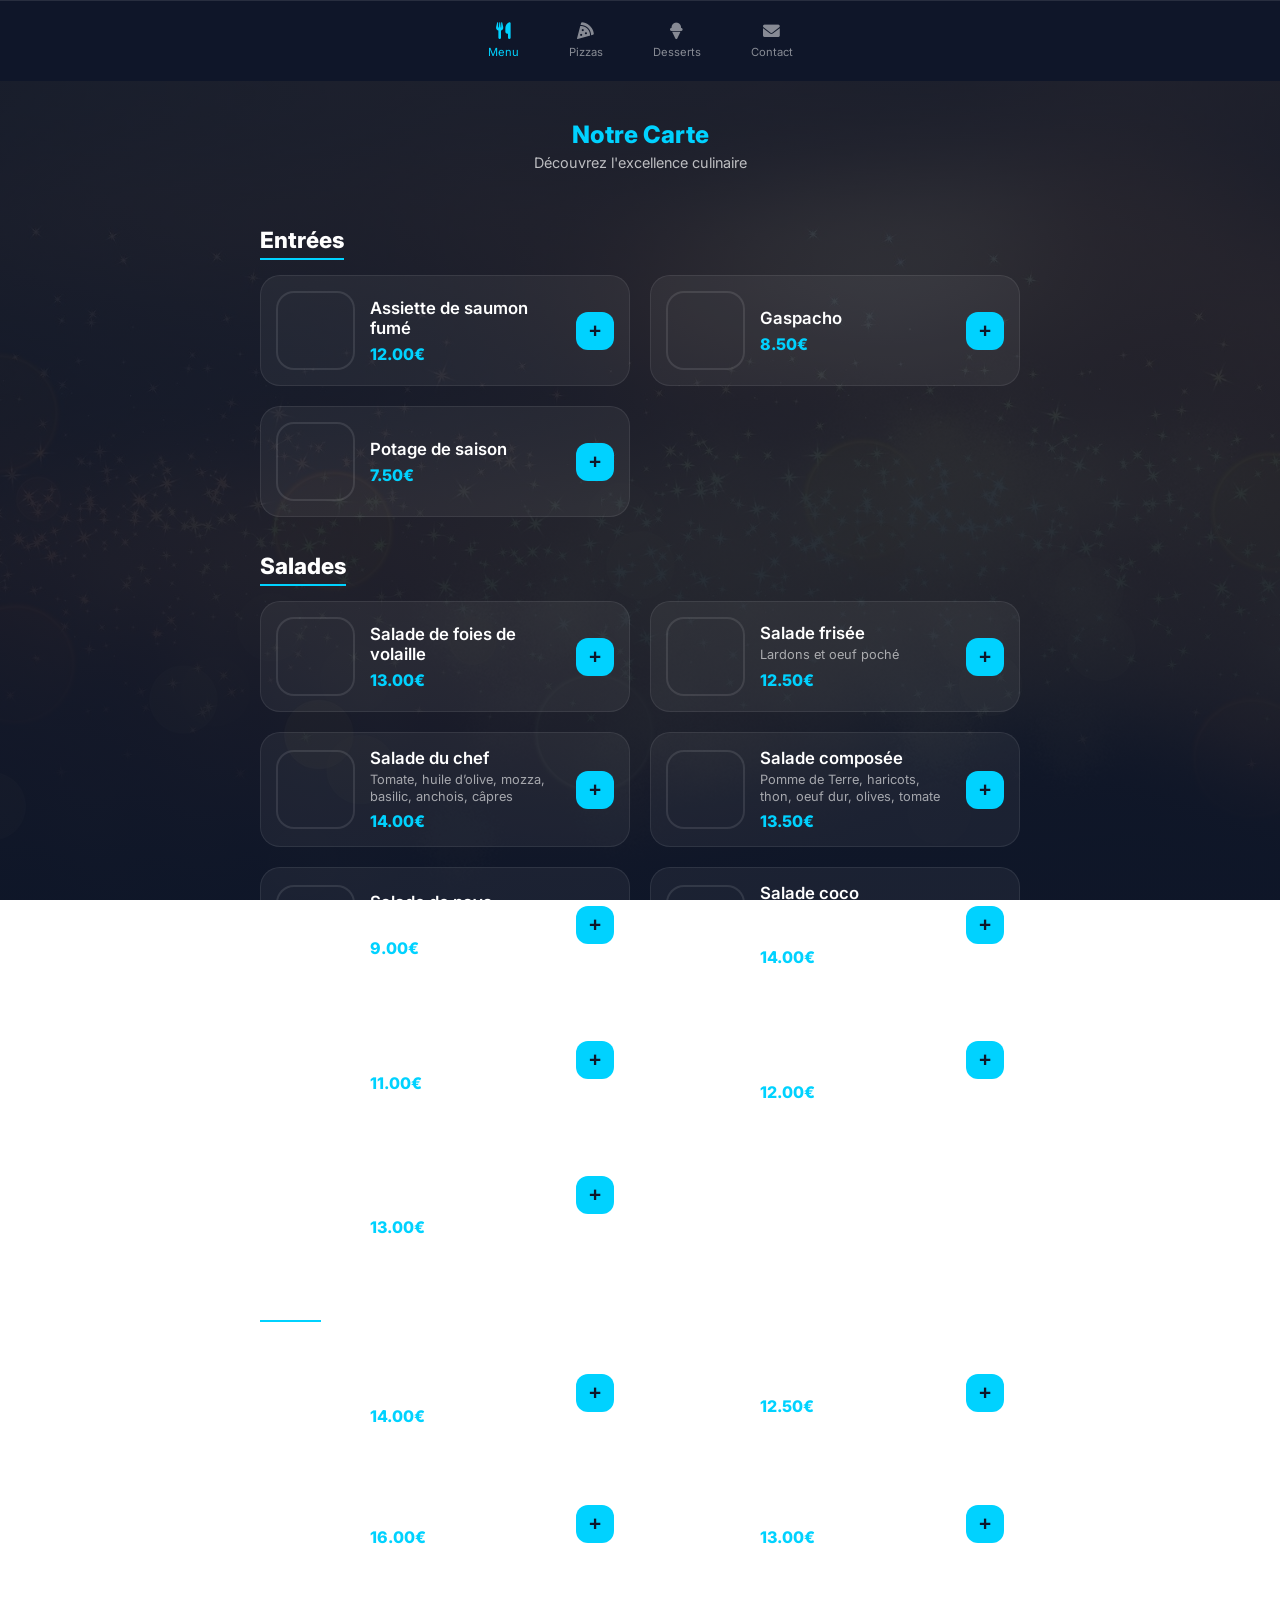
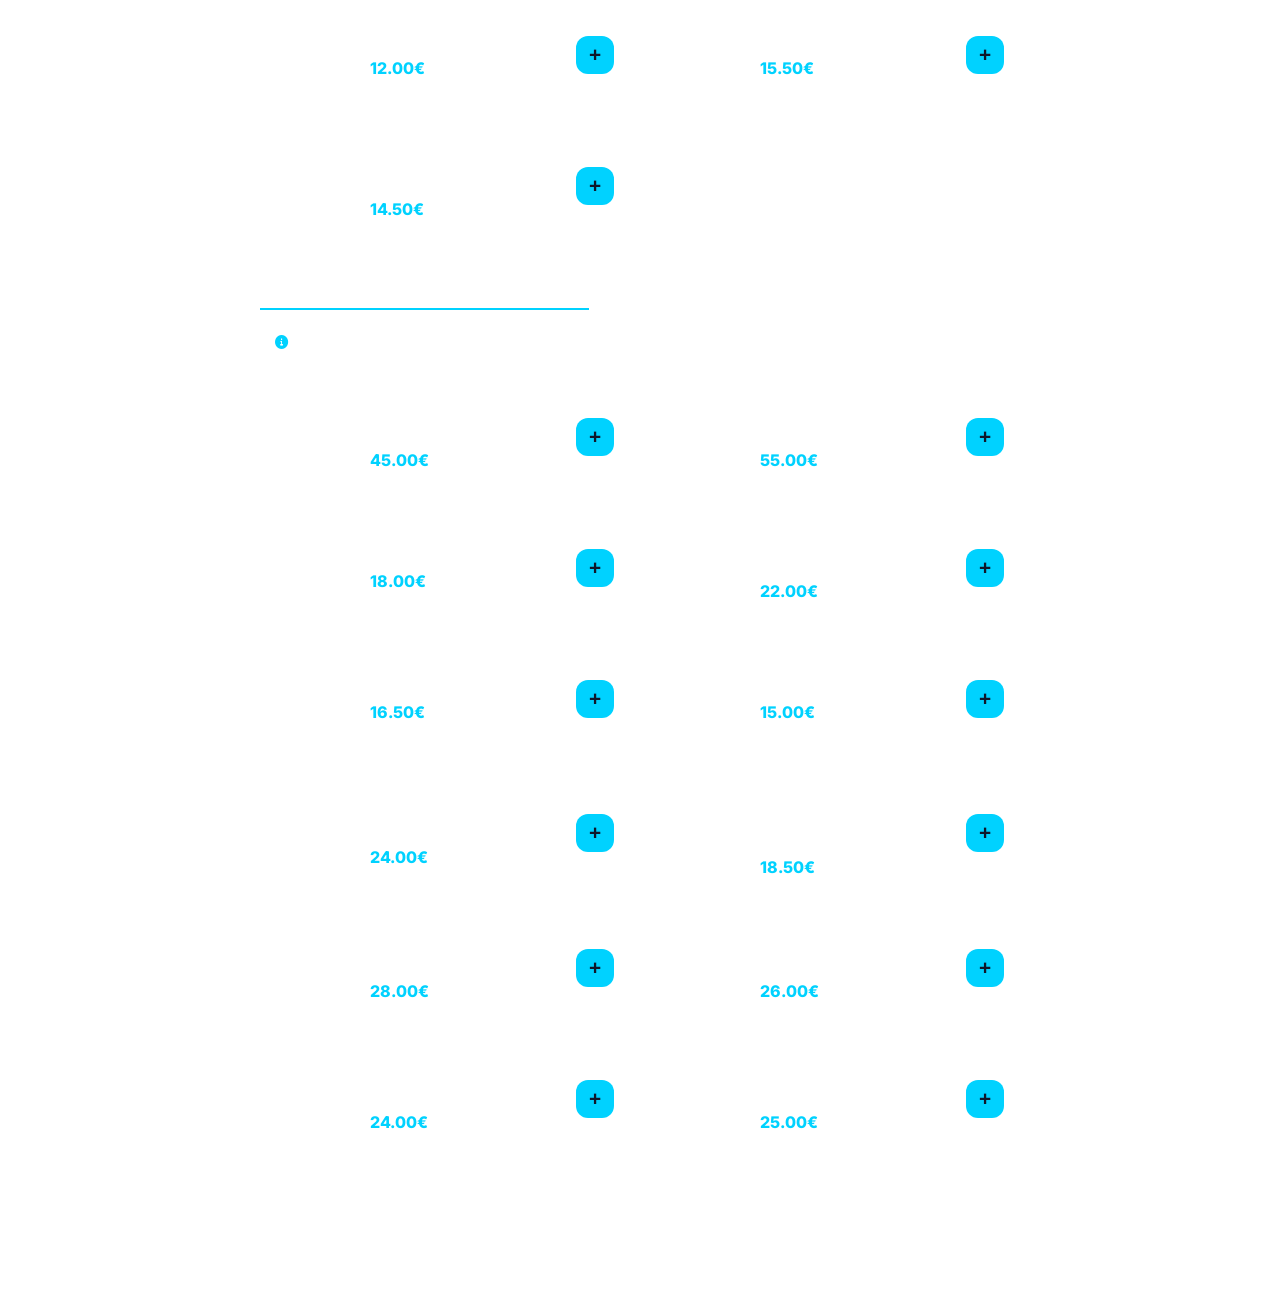
==== index.html @ c3d6cd04 "ok" ====
<!DOCTYPE html>
<html lang="fr">
<head>
    <meta charset="UTF-8">
    <meta name="viewport" content="width=device-width, initial-scale=1.0, maximum-scale=1.0, user-scalable=no, viewport-fit=cover">
    <meta name="theme-color" content="#0f172a">
    <title>L'Excellence - Pizzas Feu de Bois</title>
    <link href="https://fonts.googleapis.com/css2?family=Inter:wght@400;600;800&display=swap" rel="stylesheet">
    <link rel="stylesheet" href="https://cdnjs.cloudflare.com/ajax/libs/font-awesome/6.0.0/css/all.min.css">
    <link rel="stylesheet" href="style.css">
</head>
<body>

<header class="app-header">
    <div class="logo">L'EXCELLENCE</div>
    <i class="fas fa-user-circle"></i>
</header>

<main id="view-menu" class="app-view active">
    <section class="hero-card">
        <h1>Notre Carte</h1>
        <p>Découvrez l'excellence culinaire</p>
    </section>

    <h2 class="category-title">Entrées</h2>
    <div class="menu-grid">
        <div class="menu-item">
            <div class="item-img" style="background-image: url('https://placehold.co/80x80/fb923c/FFF?text=Saumon');"></div>
            <div class="item-info">
                <h3>Assiette de saumon fumé</h3>
                <span class="price">12.00€</span>
            </div>
            <button class="add-btn" aria-label="Ajouter">+</button>
        </div>
        <div class="menu-item">
            <div class="item-img" style="background-image: url('https://placehold.co/80x80/ef4444/FFF?text=Gaspacho');"></div>
            <div class="item-info">
                <h3>Gaspacho</h3>
                <span class="price">8.50€</span>
            </div>
            <button class="add-btn" aria-label="Ajouter">+</button>
        </div>
        <div class="menu-item">
            <div class="item-img" style="background-image: url('https://placehold.co/80x80/16a34a/FFF?text=Potage');"></div>
            <div class="item-info">
                <h3>Potage de saison</h3>
                <span class="price">7.50€</span>
            </div>
            <button class="add-btn" aria-label="Ajouter">+</button>
        </div>
    </div>

    <h2 class="category-title">Salades</h2>
    <div class="menu-grid">
        <div class="menu-item">
            <div class="item-img" style="background-image: url('https://placehold.co/80x80/4ade80/FFF?text=Foies');"></div>
            <div class="item-info">
                <h3>Salade de foies de volaille</h3>
                <span class="price">13.00€</span>
            </div>
            <button class="add-btn" aria-label="Ajouter">+</button>
        </div>
        <div class="menu-item">
            <div class="item-img" style="background-image: url('https://placehold.co/80x80/4ade80/FFF?text=Lardons');"></div>
            <div class="item-info">
                <h3>Salade frisée</h3>
                <p class="ingredients">Lardons et oeuf poché</p>
                <span class="price">12.50€</span>
            </div>
            <button class="add-btn" aria-label="Ajouter">+</button>
        </div>
        <div class="menu-item">
            <div class="item-img" style="background-image: url('https://placehold.co/80x80/4ade80/FFF?text=Chef');"></div>
            <div class="item-info">
                <h3>Salade du chef</h3>
                <p class="ingredients">Tomate, huile d’olive, mozza, basilic, anchois, câpres</p>
                <span class="price">14.00€</span>
            </div>
            <button class="add-btn" aria-label="Ajouter">+</button>
        </div>
        <div class="menu-item">
            <div class="item-img" style="background-image: url('https://placehold.co/80x80/4ade80/FFF?text=Compo');"></div>
            <div class="item-info">
                <h3>Salade composée</h3>
                <p class="ingredients">Pomme de Terre, haricots, thon, oeuf dur, olives, tomate</p>
                <span class="price">13.50€</span>
            </div>
            <button class="add-btn" aria-label="Ajouter">+</button>
        </div>
        <div class="menu-item">
            <div class="item-img" style="background-image: url('https://placehold.co/80x80/4ade80/FFF?text=Pays');"></div>
            <div class="item-info">
                <h3>Salade de pays</h3>
                <p class="ingredients">Coeur de laitue</p>
                <span class="price">9.00€</span>
            </div>
            <button class="add-btn" aria-label="Ajouter">+</button>
        </div>
        <div class="menu-item">
            <div class="item-img" style="background-image: url('https://placehold.co/80x80/4ade80/FFF?text=Coco');"></div>
            <div class="item-info">
                <h3>Salade coco</h3>
                <p class="ingredients">Frisée, fromage de chèvre chaud, croûtons</p>
                <span class="price">14.00€</span>
            </div>
            <button class="add-btn" aria-label="Ajouter">+</button>
        </div>
        <div class="menu-item">
            <div class="item-img" style="background-image: url('https://placehold.co/80x80/ea580c/FFF?text=Poivrons');"></div>
            <div class="item-info">
                <h3>Poivrons grillés au feu de bois</h3>
                <span class="price">11.00€</span>
            </div>
            <button class="add-btn" aria-label="Ajouter">+</button>
        </div>
        <div class="menu-item">
            <div class="item-img" style="background-image: url('https://placehold.co/80x80/4ade80/FFF?text=Anchoi');"></div>
            <div class="item-info">
                <h3>Anchoïade</h3>
                <p class="ingredients">Pain avec crème d’anchois maison, salade frisée, tomate</p>
                <span class="price">12.00€</span>
            </div>
            <button class="add-btn" aria-label="Ajouter">+</button>
        </div>
        <div class="menu-item">
            <div class="item-img" style="background-image: url('https://placehold.co/80x80/4ade80/FFF?text=Bonail');"></div>
            <div class="item-info">
                <h3>Salade Bonail</h3>
                <p class="ingredients">Salade frisée, aïl, huile d’olive, croûtons, anchois</p>
                <span class="price">13.00€</span>
            </div>
            <button class="add-btn" aria-label="Ajouter">+</button>
        </div>
    </div>

    <h2 class="category-title">Pâtes</h2>
    <div class="menu-grid">
        <div class="menu-item">
            <div class="item-img" style="background-image: url('https://placehold.co/80x80/fcd34d/FFF?text=Lasagnes');"></div>
            <div class="item-info">
                <h3>Lasagnes à la crème</h3>
                <p class="ingredients">Jambon, champignons</p>
                <span class="price">14.00€</span>
            </div>
            <button class="add-btn" aria-label="Ajouter">+</button>
        </div>
        <div class="menu-item">
            <div class="item-img" style="background-image: url('https://placehold.co/80x80/b91c1c/FFF?text=Bolo');"></div>
            <div class="item-info">
                <h3>Spaguetti bolognaise</h3>
                <span class="price">12.50€</span>
            </div>
            <button class="add-btn" aria-label="Ajouter">+</button>
        </div>
        <div class="menu-item">
            <div class="item-img" style="background-image: url('https://placehold.co/80x80/3b82f6/FFF?text=Mer');"></div>
            <div class="item-info">
                <h3>Spaguetti fruits de mer</h3>
                <span class="price">16.00€</span>
            </div>
            <button class="add-btn" aria-label="Ajouter">+</button>
        </div>
        <div class="menu-item">
            <div class="item-img" style="background-image: url('https://placehold.co/80x80/fef08a/333?text=Carbo');"></div>
            <div class="item-info">
                <h3>Pâtes carbonara</h3>
                <span class="price">13.00€</span>
            </div>
            <button class="add-btn" aria-label="Ajouter">+</button>
        </div>
        <div class="menu-item">
            <div class="item-img" style="background-image: url('https://placehold.co/80x80/22c55e/FFF?text=Basilic');"></div>
            <div class="item-info">
                <h3>Tagliatelles au basilic</h3>
                <span class="price">12.00€</span>
            </div>
            <button class="add-btn" aria-label="Ajouter">+</button>
        </div>
        <div class="menu-item">
            <div class="item-img" style="background-image: url('https://placehold.co/80x80/fb923c/FFF?text=Saumon');"></div>
            <div class="item-info">
                <h3>Tagliatelles au saumon</h3>
                <span class="price">15.50€</span>
            </div>
            <button class="add-btn" aria-label="Ajouter">+</button>
        </div>
        <div class="menu-item">
            <div class="item-img" style="background-image: url('https://placehold.co/80x80/eab308/FFF?text=Raviolis');"></div>
            <div class="item-info">
                <h3>Raviolis à l'italienne</h3>
                <p class="ingredients">Boeuf, mozzarella</p>
                <span class="price">14.50€</span>
            </div>
            <button class="add-btn" aria-label="Ajouter">+</button>
        </div>
    </div>



    

  <h2 class="category-title">Viandes grillées au feu de bois</h2>
    <div class="section-note">
        <i class="fas fa-info-circle"></i> Toutes nos viandes sont garnies de pommes de terre des sables ou de frites maison.
    </div>
    
    <div class="menu-grid">
        <div class="menu-item">
            <div class="item-img" style="background-image: url('https://placehold.co/80x80/7f1d1d/FFF?text=Agneau');"></div>
            <div class="item-info">
                <h3>Épaule d’agneau</h3>
                <p class="ingredients">Pour 2 personnes</p>
                <span class="price">45.00€</span>
            </div>
            <button class="add-btn" aria-label="Ajouter">+</button>
        </div>
        
        <div class="menu-item">
            <div class="item-img" style="background-image: url('https://placehold.co/80x80/7f1d1d/FFF?text=Boeuf');"></div>
            <div class="item-info">
                <h3>Côte de boeuf</h3>
                <p class="ingredients">Pour 2 personnes</p>
                <span class="price">55.00€</span>
            </div>
            <button class="add-btn" aria-label="Ajouter">+</button>
        </div>
        
        <div class="menu-item">
            <div class="item-img" style="background-image: url('https://placehold.co/80x80/7f1d1d/FFF?text=Cote');"></div>
            <div class="item-info">
                <h3>Côtelettes d’agneau</h3>
                <span class="price">18.00€</span>
            </div>
            <button class="add-btn" aria-label="Ajouter">+</button>
        </div>
        
        <div class="menu-item">
            <div class="item-img" style="background-image: url('https://placehold.co/80x80/7f1d1d/FFF?text=Entrec');"></div>
            <div class="item-info">
                <h3>Entrecôte grillée</h3>
                <p class="ingredients">220gr</p>
                <span class="price">22.00€</span>
            </div>
            <button class="add-btn" aria-label="Ajouter">+</button>
        </div>
        
        <div class="menu-item">
            <div class="item-img" style="background-image: url('https://placehold.co/80x80/7f1d1d/FFF?text=Lapin');"></div>
            <div class="item-info">
                <h3>Lapin en brochette</h3>
                <span class="price">16.50€</span>
            </div>
            <button class="add-btn" aria-label="Ajouter">+</button>
        </div>
        
        <div class="menu-item">
            <div class="item-img" style="background-image: url('https://placehold.co/80x80/7f1d1d/FFF?text=Andou');"></div>
            <div class="item-info">
                <h3>Andouillette</h3>
                <span class="price">15.00€</span>
            </div>
            <button class="add-btn" aria-label="Ajouter">+</button>
        </div>
        
        <div class="menu-item">
            <div class="item-img" style="background-image: url('https://placehold.co/80x80/7f1d1d/FFF?text=Parilla');"></div>
            <div class="item-info">
                <h3>Parilla</h3>
                <p class="ingredients">Côtelettes, lapin, saucisse</p>
                <span class="price">24.00€</span>
            </div>
            <button class="add-btn" aria-label="Ajouter">+</button>
        </div>
        
        <div class="menu-item">
            <div class="item-img" style="background-image: url('https://placehold.co/80x80/7f1d1d/FFF?text=Veau');"></div>
            <div class="item-info">
                <h3>Escalope de veau milanaise</h3>
                <p class="ingredients">Spaghetti, beurre, citron</p>
                <span class="price">18.50€</span>
            </div>
            <button class="add-btn" aria-label="Ajouter">+</button>
        </div>
        
        <div class="menu-item">
            <div class="item-img" style="background-image: url('https://placehold.co/80x80/1a2e05/FFF?text=Toro');"></div>
            <div class="item-info">
                <h3>Côte de taureau</h3>
                <p class="ingredients">350gr</p>
                <span class="price">28.00€</span>
            </div>
            <button class="add-btn" aria-label="Ajouter">+</button>
        </div>
        
        <div class="menu-item">
            <div class="item-img" style="background-image: url('https://placehold.co/80x80/1a2e05/FFF?text=Filet');"></div>
            <div class="item-info">
                <h3>Filet de toro</h3>
                <p class="ingredients">250gr</p>
                <span class="price">26.00€</span>
            </div>
            <button class="add-btn" aria-label="Ajouter">+</button>
        </div>
        
        <div class="menu-item">
            <div class="item-img" style="background-image: url('https://placehold.co/80x80/1a2e05/FFF?text=Pave');"></div>
            <div class="item-info">
                <h3>Pavé de toro</h3>
                <p class="ingredients">200gr</p>
                <span class="price">24.00€</span>
            </div>
            <button class="add-btn" aria-label="Ajouter">+</button>
        </div>
        
        <div class="menu-item">
            <div class="item-img" style="background-image: url('https://placehold.co/80x80/1a2e05/FFF?text=Entrec');"></div>
            <div class="item-info">
                <h3>Entrecôte de toro</h3>
                <p class="ingredients">220gr</p>
                <span class="price">25.00€</span>
            </div>
            <button class="add-btn" aria-label="Ajouter">+</button>
        </div>
    </div>
    
    <div class="section-note" style="margin-top: 15px; text-align: center;">
        <em>Sauce Roquefort en supplément : +2.50€</em>
    </div>

</main>




<main id="view-pizzas" class="app-view">
    <section class="hero-card">
        <h1>Nos Pizzas Artisanales</h1>
        <p>Pâte pétrie au pétrin & maturation lente</p>
    </section>

    <div class="wood-fired-badge">
        <i class="fas fa-fire"></i> Cuites au feu de bois
    </div>

    <div class="menu-grid">
        <div class="menu-item">
            <div class="item-img" style="background-image: url('https://placehold.co/80x80/b91c1c/FFF?text=Marguarita');"></div>
            <div class="item-info">
                <h3>Marguarita</h3>
                <p class="ingredients">Sauce tomate, mozzarella italienne</p>
                <span class="price">12.00€</span>
            </div>
            <button class="add-btn" aria-label="Ajouter">+</button>
        </div>

        <div class="menu-item">
            <div class="item-img" style="background-image: url('https://placehold.co/80x80/2a3b5c/FFF?text=Napo');"></div>
            <div class="item-info">
                <h3>Napolitaine</h3>
                <p class="ingredients">Sauce tomate, fromage, anchois</p>
                <span class="price">13.50€</span>
            </div>
            <button class="add-btn" aria-label="Ajouter">+</button>
        </div>

        <div class="menu-item">
            <div class="item-img" style="background-image: url('https://placehold.co/80x80/ca8a04/FFF?text=Fromage');"></div>
            <div class="item-info">
                <h3>Fromage</h3>
                <p class="ingredients">Sauce tomate, mélange de fromages fondants</p>
                <span class="price">11.00€</span>
            </div>
            <button class="add-btn" aria-label="Ajouter">+</button>
        </div>

        <div class="menu-item">
            <div class="item-img" style="background-image: url('https://placehold.co/80x80/78350f/FFF?text=Champi');"></div>
            <div class="item-info">
                <h3>Champignon-fromage</h3>
                <p class="ingredients">Sauce tomate, champignons frais, fromage</p>
                <span class="price">13.00€</span>
            </div>
            <button class="add-btn" aria-label="Ajouter">+</button>
        </div>

        <div class="menu-item">
            <div class="item-img" style="background-image: url('https://placehold.co/80x80/db2777/FFF?text=Jambon');"></div>
            <div class="item-info">
                <h3>Jambon-fromage</h3>
                <p class="ingredients">Sauce tomate, jambon blanc blanc, fromage</p>
                <span class="price">13.00€</span>
            </div>
            <button class="add-btn" aria-label="Ajouter">+</button>
        </div>

        <div class="menu-item">
            <div class="item-img" style="background-image: url('https://placehold.co/80x80/ea580c/FFF?text=Reine');"></div>
            <div class="item-info">
                <h3>Reine</h3>
                <p class="ingredients">Sauce tomate, jambon, poivrons, fromage</p>
                <span class="price">14.50€</span>
            </div>
            <button class="add-btn" aria-label="Ajouter">+</button>
        </div>

        <div class="menu-item">
            <div class="item-img" style="background-image: url('https://placehold.co/80x80/15803d/FFF?text=Sicile');"></div>
            <div class="item-info">
                <h3>Sicilienne</h3>
                <p class="ingredients">Sauce tomate, fromage, anchois, câpres, poivrons</p>
                <span class="price">15.00€</span>
            </div>
            <button class="add-btn" aria-label="Ajouter">+</button>
        </div>

        <div class="menu-item">
            <div class="item-img" style="background-image: url('https://placehold.co/80x80/0891b2/FFF?text=4S');"></div>
            <div class="item-info">
                <h3>4 saisons</h3>
                <p class="ingredients">Sauce tomate, fromage, poivrons, artichaut, champignons</p>
                <span class="price">15.50€</span>
            </div>
            <button class="add-btn" aria-label="Ajouter">+</button>
        </div>

        <div class="menu-item">
            <div class="item-img" style="background-image: url('https://placehold.co/80x80/2563eb/FFF?text=FDM');"></div>
            <div class="item-info">
                <h3>Fruits de mer</h3>
                <p class="ingredients">Tomates, fruits de mer assortis, fromage</p>
                <span class="price">17.00€</span>
            </div>
            <button class="add-btn" aria-label="Ajouter">+</button>
        </div>

        <div class="menu-item">
            <div class="item-img" style="background-image: url('https://placehold.co/80x80/a21caf/FFF?text=Riviera');"></div>
            <div class="item-info">
                <h3>Riviera</h3>
                <p class="ingredients">Sauce tomate, fromage, jambon, oeuf, champignons</p>
                <span class="price">16.00€</span>
            </div>
            <button class="add-btn" aria-label="Ajouter">+</button>
        </div>

        <div class="menu-item">
            <div class="item-img" style="background-image: url('https://placehold.co/80x80/b91c1c/FFF?text=Romaine');"></div>
            <div class="item-info">
                <h3>Romaine</h3>
                <p class="ingredients">Sauce tomate, fromage, chorizo, poivron, câpre, oignons</p>
                <span class="price">16.00€</span>
            </div>
            <button class="add-btn" aria-label="Ajouter">+</button>
        </div>

        <div class="menu-item">
            <div class="item-img" style="background-image: url('https://placehold.co/80x80/ca8a04/FFF?text=4F');"></div>
            <div class="item-info">
                <h3>4 fromages</h3>
                <p class="ingredients">Emmental, roquefort, mozzarella, chèvre</p>
                <span class="price">16.00€</span>
            </div>
            <button class="add-btn" aria-label="Ajouter">+</button>
        </div>

        <div class="menu-item">
            <div class="item-img" style="background-image: url('https://placehold.co/80x80/db2777/FFF?text=Regina');"></div>
            <div class="item-info">
                <h3>Régina</h3>
                <p class="ingredients">Sauce tomate, jambon, champignons, fromage</p>
                <span class="price">14.50€</span>
            </div>
            <button class="add-btn" aria-label="Ajouter">+</button>
        </div>

        <div class="menu-item">
            <div class="item-img" style="background-image: url('https://placehold.co/80x80/e5e7eb/333?text=Norvege');"></div>
            <div class="item-info">
                <h3>Norvégienne</h3>
                <p class="ingredients">Sauce blanche, fromage, saumon fumé</p>
                <span class="price">17.00€</span>
            </div>
            <button class="add-btn" aria-label="Ajouter">+</button>
        </div>

        <div class="menu-item">
            <div class="item-img" style="background-image: url('https://placehold.co/80x80/16a34a/FFF?text=Verte');"></div>
            <div class="item-info">
                <h3>Verte</h3>
                <p class="ingredients">Sauce blanche, mozzarella, parmezan, roquette fraîche</p>
                <span class="price">15.50€</span>
            </div>
            <button class="add-btn" aria-label="Ajouter">+</button>
        </div>

        <div class="menu-item">
            <div class="item-img" style="background-image: url('https://placehold.co/80x80/0f172a/FFF?text=Nimoise');"></div>
            <div class="item-info">
                <h3>Nîmoise</h3>
                <p class="ingredients">Sauce tomate, brandade maison, olives noires</p>
                <span class="price">16.50€</span>
            </div>
            <button class="add-btn" aria-label="Ajouter">+</button>
        </div>

    </div>
</main>



<main id="view-desserts" class="app-view">
    <section class="hero-card">
        <h1>Fromages et Desserts</h1>
        <p>La touche de douceur finale</p>
    </section>

    <div class="menu-grid">
        <div class="menu-item">
            <div class="item-img" style="background-image: url('https://placehold.co/80x80/fef08a/333?text=Chevre');"></div>
            <div class="item-info">
                <h3>Fromage de chèvre</h3>
                <span class="price">6.50€</span>
            </div>
            <button class="add-btn" aria-label="Ajouter">+</button>
        </div>
        
        <div class="menu-item">
            <div class="item-img" style="background-image: url('https://placehold.co/80x80/fbcfe8/333?text=Glaces');"></div>
            <div class="item-info">
                <h3>Sorbet et glaces artisanales</h3>
                <span class="price">7.00€</span>
            </div>
            <button class="add-btn" aria-label="Ajouter">+</button>
        </div>
        
        <div class="menu-item">
            <div class="item-img" style="background-image: url('https://placehold.co/80x80/fde047/333?text=Poire');"></div>
            <div class="item-info">
                <h3>Poire belle-hélène</h3>
                <span class="price">8.00€</span>
            </div>
            <button class="add-btn" aria-label="Ajouter">+</button>
        </div>
        
        <div class="menu-item">
            <div class="item-img" style="background-image: url('https://placehold.co/80x80/78350f/FFF?text=Liegeois');"></div>
            <div class="item-info">
                <h3>Café ou chocolat liégeois</h3>
                <span class="price">8.50€</span>
            </div>
            <button class="add-btn" aria-label="Ajouter">+</button>
        </div>
        
        <div class="menu-item">
            <div class="item-img" style="background-image: url('https://placehold.co/80x80/451a03/FFF?text=Profit');"></div>
            <div class="item-info">
                <h3>Profiteroles</h3>
                <span class="price">9.00€</span>
            </div>
            <button class="add-btn" aria-label="Ajouter">+</button>
        </div>
        
        <div class="menu-item">
            <div class="item-img" style="background-image: url('https://placehold.co/80x80/fed7aa/333?text=Melba');"></div>
            <div class="item-info">
                <h3>Pêche melba</h3>
                <span class="price">8.50€</span>
            </div>
            <button class="add-btn" aria-label="Ajouter">+</button>
        </div>
        
        <div class="menu-item">
            <div class="item-img" style="background-image: url('https://placehold.co/80x80/d97706/FFF?text=Tarte');"></div>
            <div class="item-info">
                <h3>Tarte maison</h3>
                <span class="price">7.50€</span>
            </div>
            <button class="add-btn" aria-label="Ajouter">+</button>
        </div>
        
        <div class="menu-item">
            <div class="item-img" style="background-image: url('https://placehold.co/80x80/3b0764/FFF?text=Fondant');"></div>
            <div class="item-info">
                <h3>Fondant au chocolat</h3>
                <span class="price">8.50€</span>
            </div>
            <button class="add-btn" aria-label="Ajouter">+</button>
        </div>
        
        <div class="menu-item">
            <div class="item-img" style="background-image: url('https://placehold.co/80x80/581c87/FFF?text=Mousse');"></div>
            <div class="item-info">
                <h3>Mousse chocolat</h3>
                <span class="price">7.00€</span>
            </div>
            <button class="add-btn" aria-label="Ajouter">+</button>
        </div>
    </div>
</main>




<main id="view-contact" class="app-view">
    <section class="hero-card">
        <h1>Contact</h1>
        <p>Une question ? Écrivez-nous</p>
    </section>
    <div class="form-container">
        <div class="input-group">
            <input type="text" placeholder="Votre nom">
        </div>
        <div class="input-group">
            <input type="email" placeholder="Votre email">
        </div>
        <button class="main-btn">Envoyer la demande</button>
    </div>
</main>

<nav class="bottom-nav">
    <a href="#" class="nav-item active" data-target="menu">
        <i class="fas fa-utensils"></i><span>Menu</span>
    </a>
    <a href="#" class="nav-item" data-target="pizzas">
        <i class="fas fa-pizza-slice"></i><span>Pizzas</span>
    </a>
    <a href="#" class="nav-item" data-target="desserts">
        <i class="fas fa-ice-cream"></i><span>Desserts</span>
    </a>
    <a href="#" class="nav-item" data-target="contact">
        <i class="fas fa-envelope"></i><span>Contact</span>
    </a>
</nav>

<script src="app.js"></script>
</body>
</html>
---- style.css ----
:root {
    --primary: #00d2ff;
    --bg: #0f172a;
    --card-bg: rgba(255, 255, 255, 0.05);
    /* Couleur pour le feu de bois */
    --fire: #ea580c; 
}

body {
    /* On ajoute assets/ devant le nom du fichier pour indiquer le dossier */
    background-image: linear-gradient(rgba(15, 23, 42, 0.8), rgba(15, 23, 42, 0.95)), url('assets/img/fondsite.jpg');
    background-size: cover;
    background-position: center;
    background-attachment: fixed;
    color: white;
    font-family: 'Inter', sans-serif;
    margin: 0;
    overflow-x: hidden;
    user-select: none; 
    -webkit-tap-highlight-color: transparent;
}

/* HEADER STYLE APP */
.app-header {
    display: flex;
    justify-content: space-between;
    align-items: center;
    padding: 20px 20px calc(20px + env(safe-area-inset-top)) 20px;
    background: rgba(15, 23, 42, 0.8);
    backdrop-filter: blur(10px);
    position: fixed;
    top: 0;
    width: 100%;
    box-sizing: border-box;
    z-index: 1000;
}

.logo {
    font-weight: 800;
    font-size: 1.2em;
    letter-spacing: 1px;
}

.fa-user-circle {
    font-size: 1.8em;
    color: var(--primary);
}

/* NAVIGATION BASSE */
.bottom-nav {
    position: fixed;
    bottom: 0;
    width: 100%;
    height: calc(70px + env(safe-area-inset-bottom));
    padding-bottom: env(safe-area-inset-bottom);
    background: rgba(15, 23, 42, 0.95);
    backdrop-filter: blur(10px);
    display: flex;
    justify-content: space-around;
    align-items: center;
    border-top: 1px solid rgba(255,255,255,0.1);
    z-index: 2000;
}

.nav-item {
    display: flex;
    flex-direction: column;
    align-items: center;
    color: rgba(255,255,255,0.5);
    text-decoration: none;
    font-size: 0.7em;
    gap: 5px;
    transition: color 0.3s;
}

.nav-item.active { 
    color: var(--primary); 
}

.nav-item i { 
    font-size: 1.5em; 
}

/* GESTION DES VUES */
.app-view {
    display: none;
    min-height: 100vh;
    padding: calc(90px + env(safe-area-inset-top)) 20px calc(90px + env(safe-area-inset-bottom)) 20px;
    box-sizing: border-box;
}

.app-view.active {
    display: block;
    animation: slideUp 0.4s cubic-bezier(0.16, 1, 0.3, 1);
}

@keyframes slideUp {
    from { opacity: 0; transform: translateY(30px); }
    to { opacity: 1; transform: translateY(0); }
}

/* COMPOSANTS */
.hero-card {
    text-align: center;
    margin-bottom: 20px;
}

.hero-card h1 {
    color: var(--primary);
    margin: 0 0 5px 0;
    font-weight: 800;
}

.hero-card p {
    margin: 0;
    opacity: 0.7;
    font-size: 0.9em;
}

/* Badge Feu de Bois */
.wood-fired-badge {
    display: flex;
    align-items: center;
    justify-content: center;
    gap: 8px;
    background: linear-gradient(135deg, #f97316 0%, var(--fire) 100%);
    color: #0f172a;
    font-weight: 800;
    padding: 10px;
    border-radius: 50px;
    max-width: 250px;
    margin: 0 auto 25px auto;
    font-size: 0.85em;
    text-transform: uppercase;
    letter-spacing: 1px;
    box-shadow: 0 4px 15px rgba(234, 88, 12, 0.3);
}

.wood-fired-badge i {
    font-size: 1.1em;
}

/* Grille de menu */
.menu-grid {
    display: flex;
    flex-direction: column;
    gap: 15px;
}

.menu-item {
    background: var(--card-bg);
    border-radius: 20px;
    padding: 15px;
    display: flex;
    align-items: center;
    gap: 15px;
    border: 1px solid rgba(255,255,255,0.08);
    transition: transform 0.2s, background 0.2s;
}

.menu-item:active {
    transform: scale(0.98);
    background: rgba(255,255,255,0.08);
}

.item-img {
    width: 75px;
    height: 75px;
    border-radius: 18px;
    background-size: cover;
    background-position: center;
    flex-shrink: 0;
    border: 2px solid rgba(255,255,255,0.1);
}

.item-info {
    flex-grow: 1;
    display: flex;
    flex-direction: column;
    gap: 4px;
}

.item-info h3 {
    margin: 0;
    font-size: 1.05em;
    font-weight: 600;
}

/* Style spécifique pour la représentation des ingrédients */
.item-info p.ingredients {
    margin: 0;
    font-size: 0.8em;
    color: rgba(255,255,255,0.6);
    line-height: 1.3;
    /* Limite à 2 lignes si la description est trop longue */
    display: -webkit-box;
    -webkit-line-clamp: 2;
    -webkit-box-orient: vertical;
    overflow: hidden;
}

.price {
    font-weight: 800;
    color: var(--primary);
    font-size: 1em;
    margin-top: 2px;
}

.add-btn {
    background: var(--primary);
    border: none;
    border-radius: 12px;
    width: 38px;
    height: 38px;
    font-weight: bold;
    color: #0f172a;
    font-size: 1.3em;
    cursor: pointer;
    flex-shrink: 0;
    transition: background 0.2s;
}

.add-btn:active {
    background: #5eead4;
}

/* Autres cartes et formulaires */
.info-card {
    background: var(--card-bg);
    padding: 20px;
    border-radius: 15px;
    text-align: center;
}

.input-group {
    background: rgba(255,255,255,0.05);
    padding: 15px;
    border-radius: 15px;
    margin-bottom: 15px;
    border: 1px solid rgba(255,255,255,0.1);
}

.input-group input {
    background: transparent;
    border: none;
    color: white;
    width: 100%;
    font-size: 1em;
    outline: none;
}

.main-btn {
    background: var(--primary);
    color: #0f172a;
    border: none;
    padding: 18px;
    width: 100%;
    border-radius: 15px;
    font-weight: bold;
    font-size: 1.1em;
    cursor: pointer;
}

/* RESPONSIVE DESIGN ORDINATEUR */
@media (min-width: 768px) {
    .bottom-nav {
        top: 0;
        bottom: auto;
        height: 80px;
        justify-content: center;
        gap: 50px;
        padding-bottom: 0;
    }
    
    .app-header {
        display: none;
    }

    .app-view {
        padding-top: 120px;
        max-width: 800px;
        margin: 0 auto;
    }
    
    .menu-grid {
        /* Grille à 2 colonnes sur PC */
        display: grid;
        grid-template-columns: 1fr 1fr;
        gap: 20px;
    }
}

/* TITRES DE CATÉGORIES (Menu) */
.category-title {
    color: white;
    font-size: 1.4em;
    font-weight: 800;
    margin: 35px 0 15px 0;
    padding-bottom: 5px;
    border-bottom: 2px solid var(--primary);
    display: inline-block;
}

/* NOTES DE SECTION (Garnitures, suppléments) */
.section-note {
    background: rgba(255, 255, 255, 0.08);
    color: rgba(255, 255, 255, 0.8);
    padding: 10px 15px;
    border-radius: 10px;
    font-size: 0.85em;
    margin-bottom: 20px;
    display: flex;
    align-items: center;
    gap: 8px;
}

.section-note i {
    color: var(--primary);
}
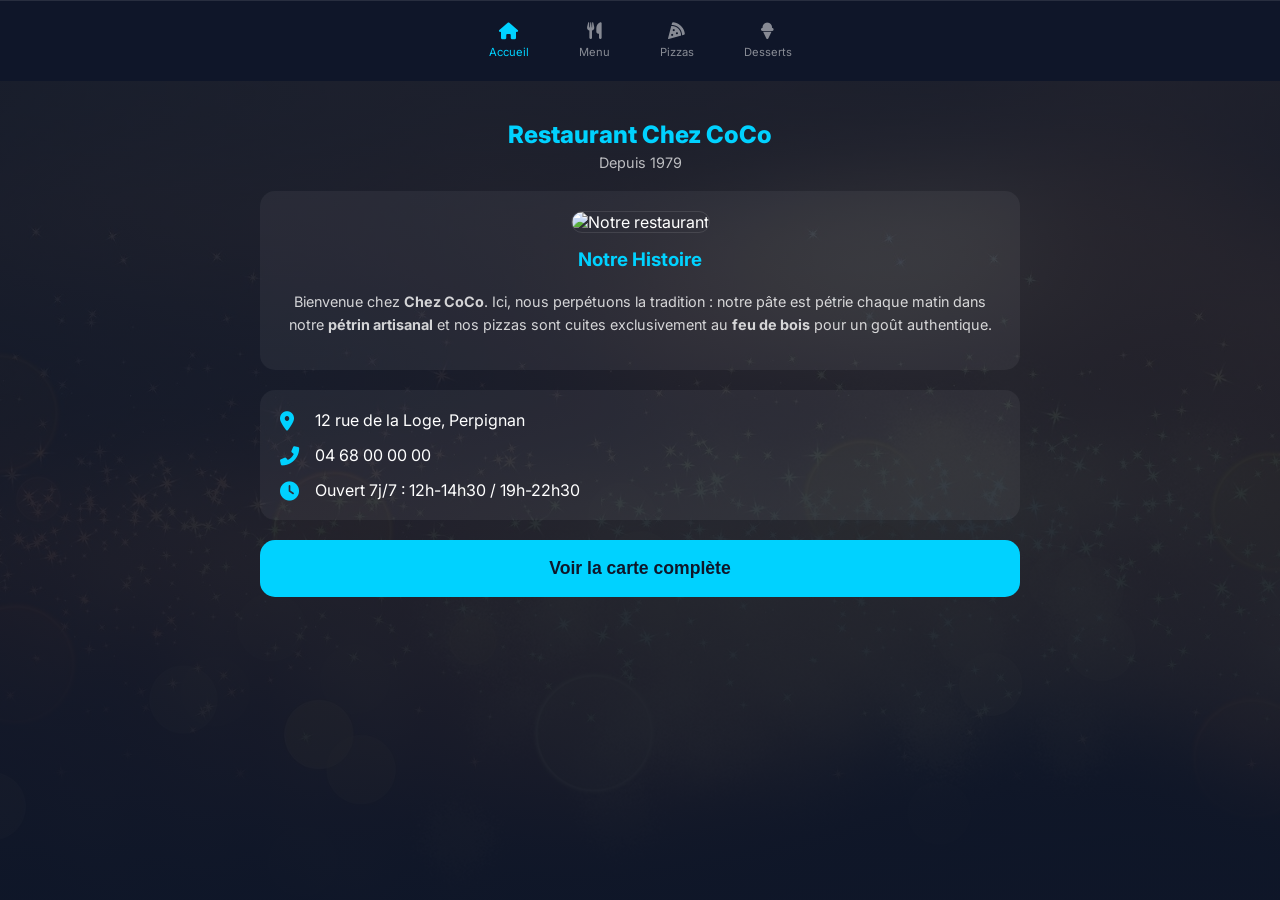
==== commit 2712b611: "ok" ====
--- a/index.html
+++ b/index.html
@@ -4,7 +4,7 @@
     <meta charset="UTF-8">
     <meta name="viewport" content="width=device-width, initial-scale=1.0, maximum-scale=1.0, user-scalable=no, viewport-fit=cover">
     <meta name="theme-color" content="#0f172a">
-    <title>L'Excellence - Pizzas Feu de Bois</title>
+    <title>Chez CoCo - App</title>
     <link href="https://fonts.googleapis.com/css2?family=Inter:wght@400;600;800&display=swap" rel="stylesheet">
     <link rel="stylesheet" href="https://cdnjs.cloudflare.com/ajax/libs/font-awesome/6.0.0/css/all.min.css">
     <link rel="stylesheet" href="style.css">
@@ -12,11 +12,43 @@
 <body>
 
 <header class="app-header">
-    <div class="logo">L'EXCELLENCE</div>
+    <div class="logo">Chez CoCo</div>
     <i class="fas fa-user-circle"></i>
 </header>
 
-<main id="view-menu" class="app-view active">
+<main id="view-accueil" class="app-view active">
+    <section class="hero-card">
+        <h1>Restaurant Chez CoCo</h1>
+        <p>Depuis 1979</p>
+    </section>
+
+    <div class="info-card" style="margin-bottom: 20px;">
+        <img src="assets/fondsite.jpg" style="width: 100%; border-radius: 15px; height: 150px; object-fit: cover; margin-bottom: 15px; border: 1px solid rgba(255,255,255,0.1);" alt="Notre restaurant">
+        <h3 style="color: var(--primary); margin-top: 0;">Notre Histoire</h3>
+        <p style="font-size: 0.9em; line-height: 1.6; color: rgba(255,255,255,0.8);">
+            Bienvenue chez <strong>Chez CoCo</strong>. Ici, nous perpétuons la tradition : notre pâte est pétrie chaque matin dans notre <strong>pétrin artisanal</strong> et nos pizzas sont cuites exclusivement au <strong>feu de bois</strong> pour un goût authentique.
+        </p>
+    </div>
+
+    <div class="info-card" style="text-align: left; display: flex; flex-direction: column; gap: 15px;">
+        <div style="display: flex; align-items: center; gap: 15px;">
+            <i class="fas fa-map-marker-alt" style="color: var(--primary); font-size: 1.2em; width: 20px;"></i>
+            <span>12 rue de la Loge, Perpignan</span>
+        </div>
+        <div style="display: flex; align-items: center; gap: 15px;">
+            <i class="fas fa-phone-alt" style="color: var(--primary); font-size: 1.2em; width: 20px;"></i>
+            <span>04 68 00 00 00</span>
+        </div>
+        <div style="display: flex; align-items: center; gap: 15px;">
+            <i class="fas fa-clock" style="color: var(--primary); font-size: 1.2em; width: 20px;"></i>
+            <span>Ouvert 7j/7 : 12h-14h30 / 19h-22h30</span>
+        </div>
+    </div>
+    
+    <button class="main-btn" onclick="document.querySelector('[data-target=\'menu\']').click()" style="margin-top: 20px;">
+        Voir la carte complète
+    </button>
+</main> <main id="view-menu" class="app-view">
     <section class="hero-card">
         <h1>Notre Carte</h1>
         <p>Découvrez l'excellence culinaire</p>
@@ -30,7 +62,7 @@
                 <h3>Assiette de saumon fumé</h3>
                 <span class="price">12.00€</span>
             </div>
-            <button class="add-btn" aria-label="Ajouter">+</button>
+            <button class="add-btn">+</button>
         </div>
         <div class="menu-item">
             <div class="item-img" style="background-image: url('https://placehold.co/80x80/ef4444/FFF?text=Gaspacho');"></div>
@@ -38,7 +70,7 @@
                 <h3>Gaspacho</h3>
                 <span class="price">8.50€</span>
             </div>
-            <button class="add-btn" aria-label="Ajouter">+</button>
+            <button class="add-btn">+</button>
         </div>
         <div class="menu-item">
             <div class="item-img" style="background-image: url('https://placehold.co/80x80/16a34a/FFF?text=Potage');"></div>
@@ -46,7 +78,7 @@
                 <h3>Potage de saison</h3>
                 <span class="price">7.50€</span>
             </div>
-            <button class="add-btn" aria-label="Ajouter">+</button>
+            <button class="add-btn">+</button>
         </div>
     </div>
 
@@ -58,7 +90,7 @@
                 <h3>Salade de foies de volaille</h3>
                 <span class="price">13.00€</span>
             </div>
-            <button class="add-btn" aria-label="Ajouter">+</button>
+            <button class="add-btn">+</button>
         </div>
         <div class="menu-item">
             <div class="item-img" style="background-image: url('https://placehold.co/80x80/4ade80/FFF?text=Lardons');"></div>
@@ -67,7 +99,7 @@
                 <p class="ingredients">Lardons et oeuf poché</p>
                 <span class="price">12.50€</span>
             </div>
-            <button class="add-btn" aria-label="Ajouter">+</button>
+            <button class="add-btn">+</button>
         </div>
         <div class="menu-item">
             <div class="item-img" style="background-image: url('https://placehold.co/80x80/4ade80/FFF?text=Chef');"></div>
@@ -76,7 +108,7 @@
                 <p class="ingredients">Tomate, huile d’olive, mozza, basilic, anchois, câpres</p>
                 <span class="price">14.00€</span>
             </div>
-            <button class="add-btn" aria-label="Ajouter">+</button>
+            <button class="add-btn">+</button>
         </div>
         <div class="menu-item">
             <div class="item-img" style="background-image: url('https://placehold.co/80x80/4ade80/FFF?text=Compo');"></div>
@@ -85,7 +117,7 @@
                 <p class="ingredients">Pomme de Terre, haricots, thon, oeuf dur, olives, tomate</p>
                 <span class="price">13.50€</span>
             </div>
-            <button class="add-btn" aria-label="Ajouter">+</button>
+            <button class="add-btn">+</button>
         </div>
         <div class="menu-item">
             <div class="item-img" style="background-image: url('https://placehold.co/80x80/4ade80/FFF?text=Pays');"></div>
@@ -94,7 +126,7 @@
                 <p class="ingredients">Coeur de laitue</p>
                 <span class="price">9.00€</span>
             </div>
-            <button class="add-btn" aria-label="Ajouter">+</button>
+            <button class="add-btn">+</button>
         </div>
         <div class="menu-item">
             <div class="item-img" style="background-image: url('https://placehold.co/80x80/4ade80/FFF?text=Coco');"></div>
@@ -103,7 +135,7 @@
                 <p class="ingredients">Frisée, fromage de chèvre chaud, croûtons</p>
                 <span class="price">14.00€</span>
             </div>
-            <button class="add-btn" aria-label="Ajouter">+</button>
+            <button class="add-btn">+</button>
         </div>
         <div class="menu-item">
             <div class="item-img" style="background-image: url('https://placehold.co/80x80/ea580c/FFF?text=Poivrons');"></div>
@@ -111,7 +143,7 @@
                 <h3>Poivrons grillés au feu de bois</h3>
                 <span class="price">11.00€</span>
             </div>
-            <button class="add-btn" aria-label="Ajouter">+</button>
+            <button class="add-btn">+</button>
         </div>
         <div class="menu-item">
             <div class="item-img" style="background-image: url('https://placehold.co/80x80/4ade80/FFF?text=Anchoi');"></div>
@@ -120,7 +152,7 @@
                 <p class="ingredients">Pain avec crème d’anchois maison, salade frisée, tomate</p>
                 <span class="price">12.00€</span>
             </div>
-            <button class="add-btn" aria-label="Ajouter">+</button>
+            <button class="add-btn">+</button>
         </div>
         <div class="menu-item">
             <div class="item-img" style="background-image: url('https://placehold.co/80x80/4ade80/FFF?text=Bonail');"></div>
@@ -129,7 +161,7 @@
                 <p class="ingredients">Salade frisée, aïl, huile d’olive, croûtons, anchois</p>
                 <span class="price">13.00€</span>
             </div>
-            <button class="add-btn" aria-label="Ajouter">+</button>
+            <button class="add-btn">+</button>
         </div>
     </div>
 
@@ -142,7 +174,7 @@
                 <p class="ingredients">Jambon, champignons</p>
                 <span class="price">14.00€</span>
             </div>
-            <button class="add-btn" aria-label="Ajouter">+</button>
+            <button class="add-btn">+</button>
         </div>
         <div class="menu-item">
             <div class="item-img" style="background-image: url('https://placehold.co/80x80/b91c1c/FFF?text=Bolo');"></div>
@@ -150,7 +182,7 @@
                 <h3>Spaguetti bolognaise</h3>
                 <span class="price">12.50€</span>
             </div>
-            <button class="add-btn" aria-label="Ajouter">+</button>
+            <button class="add-btn">+</button>
         </div>
         <div class="menu-item">
             <div class="item-img" style="background-image: url('https://placehold.co/80x80/3b82f6/FFF?text=Mer');"></div>
@@ -158,7 +190,7 @@
                 <h3>Spaguetti fruits de mer</h3>
                 <span class="price">16.00€</span>
             </div>
-            <button class="add-btn" aria-label="Ajouter">+</button>
+            <button class="add-btn">+</button>
         </div>
         <div class="menu-item">
             <div class="item-img" style="background-image: url('https://placehold.co/80x80/fef08a/333?text=Carbo');"></div>
@@ -166,7 +198,7 @@
                 <h3>Pâtes carbonara</h3>
                 <span class="price">13.00€</span>
             </div>
-            <button class="add-btn" aria-label="Ajouter">+</button>
+            <button class="add-btn">+</button>
         </div>
         <div class="menu-item">
             <div class="item-img" style="background-image: url('https://placehold.co/80x80/22c55e/FFF?text=Basilic');"></div>
@@ -174,7 +206,7 @@
                 <h3>Tagliatelles au basilic</h3>
                 <span class="price">12.00€</span>
             </div>
-            <button class="add-btn" aria-label="Ajouter">+</button>
+            <button class="add-btn">+</button>
         </div>
         <div class="menu-item">
             <div class="item-img" style="background-image: url('https://placehold.co/80x80/fb923c/FFF?text=Saumon');"></div>
@@ -182,7 +214,7 @@
                 <h3>Tagliatelles au saumon</h3>
                 <span class="price">15.50€</span>
             </div>
-            <button class="add-btn" aria-label="Ajouter">+</button>
+            <button class="add-btn">+</button>
         </div>
         <div class="menu-item">
             <div class="item-img" style="background-image: url('https://placehold.co/80x80/eab308/FFF?text=Raviolis');"></div>
@@ -191,19 +223,14 @@
                 <p class="ingredients">Boeuf, mozzarella</p>
                 <span class="price">14.50€</span>
             </div>
-            <button class="add-btn" aria-label="Ajouter">+</button>
-        </div>
-    </div>
-
-
-
-    
-
-  <h2 class="category-title">Viandes grillées au feu de bois</h2>
+            <button class="add-btn">+</button>
+        </div>
+    </div>
+
+    <h2 class="category-title">Viandes grillées au feu de bois</h2>
     <div class="section-note">
-        <i class="fas fa-info-circle"></i> Toutes nos viandes sont garnies de pommes de terre des sables ou de frites maison.
-    </div>
-    
+        <i class="fas fa-info-circle"></i> Toutes nos viandes sont garnies de pommes de terre des sables.
+    </div>
     <div class="menu-grid">
         <div class="menu-item">
             <div class="item-img" style="background-image: url('https://placehold.co/80x80/7f1d1d/FFF?text=Agneau');"></div>
@@ -212,9 +239,8 @@
                 <p class="ingredients">Pour 2 personnes</p>
                 <span class="price">45.00€</span>
             </div>
-            <button class="add-btn" aria-label="Ajouter">+</button>
-        </div>
-        
+            <button class="add-btn">+</button>
+        </div>
         <div class="menu-item">
             <div class="item-img" style="background-image: url('https://placehold.co/80x80/7f1d1d/FFF?text=Boeuf');"></div>
             <div class="item-info">
@@ -222,18 +248,16 @@
                 <p class="ingredients">Pour 2 personnes</p>
                 <span class="price">55.00€</span>
             </div>
-            <button class="add-btn" aria-label="Ajouter">+</button>
-        </div>
-        
+            <button class="add-btn">+</button>
+        </div>
         <div class="menu-item">
             <div class="item-img" style="background-image: url('https://placehold.co/80x80/7f1d1d/FFF?text=Cote');"></div>
             <div class="item-info">
                 <h3>Côtelettes d’agneau</h3>
                 <span class="price">18.00€</span>
             </div>
-            <button class="add-btn" aria-label="Ajouter">+</button>
-        </div>
-        
+            <button class="add-btn">+</button>
+        </div>
         <div class="menu-item">
             <div class="item-img" style="background-image: url('https://placehold.co/80x80/7f1d1d/FFF?text=Entrec');"></div>
             <div class="item-info">
@@ -241,27 +265,24 @@
                 <p class="ingredients">220gr</p>
                 <span class="price">22.00€</span>
             </div>
-            <button class="add-btn" aria-label="Ajouter">+</button>
-        </div>
-        
+            <button class="add-btn">+</button>
+        </div>
         <div class="menu-item">
             <div class="item-img" style="background-image: url('https://placehold.co/80x80/7f1d1d/FFF?text=Lapin');"></div>
             <div class="item-info">
                 <h3>Lapin en brochette</h3>
                 <span class="price">16.50€</span>
             </div>
-            <button class="add-btn" aria-label="Ajouter">+</button>
-        </div>
-        
+            <button class="add-btn">+</button>
+        </div>
         <div class="menu-item">
             <div class="item-img" style="background-image: url('https://placehold.co/80x80/7f1d1d/FFF?text=Andou');"></div>
             <div class="item-info">
                 <h3>Andouillette</h3>
                 <span class="price">15.00€</span>
             </div>
-            <button class="add-btn" aria-label="Ajouter">+</button>
-        </div>
-        
+            <button class="add-btn">+</button>
+        </div>
         <div class="menu-item">
             <div class="item-img" style="background-image: url('https://placehold.co/80x80/7f1d1d/FFF?text=Parilla');"></div>
             <div class="item-info">
@@ -269,9 +290,8 @@
                 <p class="ingredients">Côtelettes, lapin, saucisse</p>
                 <span class="price">24.00€</span>
             </div>
-            <button class="add-btn" aria-label="Ajouter">+</button>
-        </div>
-        
+            <button class="add-btn">+</button>
+        </div>
         <div class="menu-item">
             <div class="item-img" style="background-image: url('https://placehold.co/80x80/7f1d1d/FFF?text=Veau');"></div>
             <div class="item-info">
@@ -279,9 +299,8 @@
                 <p class="ingredients">Spaghetti, beurre, citron</p>
                 <span class="price">18.50€</span>
             </div>
-            <button class="add-btn" aria-label="Ajouter">+</button>
-        </div>
-        
+            <button class="add-btn">+</button>
+        </div>
         <div class="menu-item">
             <div class="item-img" style="background-image: url('https://placehold.co/80x80/1a2e05/FFF?text=Toro');"></div>
             <div class="item-info">
@@ -289,9 +308,8 @@
                 <p class="ingredients">350gr</p>
                 <span class="price">28.00€</span>
             </div>
-            <button class="add-btn" aria-label="Ajouter">+</button>
-        </div>
-        
+            <button class="add-btn">+</button>
+        </div>
         <div class="menu-item">
             <div class="item-img" style="background-image: url('https://placehold.co/80x80/1a2e05/FFF?text=Filet');"></div>
             <div class="item-info">
@@ -299,9 +317,8 @@
                 <p class="ingredients">250gr</p>
                 <span class="price">26.00€</span>
             </div>
-            <button class="add-btn" aria-label="Ajouter">+</button>
-        </div>
-        
+            <button class="add-btn">+</button>
+        </div>
         <div class="menu-item">
             <div class="item-img" style="background-image: url('https://placehold.co/80x80/1a2e05/FFF?text=Pave');"></div>
             <div class="item-info">
@@ -309,9 +326,8 @@
                 <p class="ingredients">200gr</p>
                 <span class="price">24.00€</span>
             </div>
-            <button class="add-btn" aria-label="Ajouter">+</button>
-        </div>
-        
+            <button class="add-btn">+</button>
+        </div>
         <div class="menu-item">
             <div class="item-img" style="background-image: url('https://placehold.co/80x80/1a2e05/FFF?text=Entrec');"></div>
             <div class="item-info">
@@ -319,29 +335,20 @@
                 <p class="ingredients">220gr</p>
                 <span class="price">25.00€</span>
             </div>
-            <button class="add-btn" aria-label="Ajouter">+</button>
-        </div>
-    </div>
-    
+            <button class="add-btn">+</button>
+        </div>
+    </div>
     <div class="section-note" style="margin-top: 15px; text-align: center;">
         <em>Sauce Roquefort en supplément : +2.50€</em>
     </div>
-
-</main>
-
-
-
-
-<main id="view-pizzas" class="app-view">
+</main> <main id="view-pizzas" class="app-view">
     <section class="hero-card">
         <h1>Nos Pizzas Artisanales</h1>
         <p>Pâte pétrie au pétrin & maturation lente</p>
     </section>
-
     <div class="wood-fired-badge">
         <i class="fas fa-fire"></i> Cuites au feu de bois
     </div>
-
     <div class="menu-grid">
         <div class="menu-item">
             <div class="item-img" style="background-image: url('https://placehold.co/80x80/b91c1c/FFF?text=Marguarita');"></div>
@@ -350,9 +357,8 @@
                 <p class="ingredients">Sauce tomate, mozzarella italienne</p>
                 <span class="price">12.00€</span>
             </div>
-            <button class="add-btn" aria-label="Ajouter">+</button>
-        </div>
-
+            <button class="add-btn">+</button>
+        </div>
         <div class="menu-item">
             <div class="item-img" style="background-image: url('https://placehold.co/80x80/2a3b5c/FFF?text=Napo');"></div>
             <div class="item-info">
@@ -360,9 +366,8 @@
                 <p class="ingredients">Sauce tomate, fromage, anchois</p>
                 <span class="price">13.50€</span>
             </div>
-            <button class="add-btn" aria-label="Ajouter">+</button>
-        </div>
-
+            <button class="add-btn">+</button>
+        </div>
         <div class="menu-item">
             <div class="item-img" style="background-image: url('https://placehold.co/80x80/ca8a04/FFF?text=Fromage');"></div>
             <div class="item-info">
@@ -370,9 +375,8 @@
                 <p class="ingredients">Sauce tomate, mélange de fromages fondants</p>
                 <span class="price">11.00€</span>
             </div>
-            <button class="add-btn" aria-label="Ajouter">+</button>
-        </div>
-
+            <button class="add-btn">+</button>
+        </div>
         <div class="menu-item">
             <div class="item-img" style="background-image: url('https://placehold.co/80x80/78350f/FFF?text=Champi');"></div>
             <div class="item-info">
@@ -380,19 +384,17 @@
                 <p class="ingredients">Sauce tomate, champignons frais, fromage</p>
                 <span class="price">13.00€</span>
             </div>
-            <button class="add-btn" aria-label="Ajouter">+</button>
-        </div>
-
+            <button class="add-btn">+</button>
+        </div>
         <div class="menu-item">
             <div class="item-img" style="background-image: url('https://placehold.co/80x80/db2777/FFF?text=Jambon');"></div>
             <div class="item-info">
                 <h3>Jambon-fromage</h3>
-                <p class="ingredients">Sauce tomate, jambon blanc blanc, fromage</p>
+                <p class="ingredients">Sauce tomate, jambon blanc, fromage</p>
                 <span class="price">13.00€</span>
             </div>
-            <button class="add-btn" aria-label="Ajouter">+</button>
-        </div>
-
+            <button class="add-btn">+</button>
+        </div>
         <div class="menu-item">
             <div class="item-img" style="background-image: url('https://placehold.co/80x80/ea580c/FFF?text=Reine');"></div>
             <div class="item-info">
@@ -400,9 +402,8 @@
                 <p class="ingredients">Sauce tomate, jambon, poivrons, fromage</p>
                 <span class="price">14.50€</span>
             </div>
-            <button class="add-btn" aria-label="Ajouter">+</button>
-        </div>
-
+            <button class="add-btn">+</button>
+        </div>
         <div class="menu-item">
             <div class="item-img" style="background-image: url('https://placehold.co/80x80/15803d/FFF?text=Sicile');"></div>
             <div class="item-info">
@@ -410,9 +411,8 @@
                 <p class="ingredients">Sauce tomate, fromage, anchois, câpres, poivrons</p>
                 <span class="price">15.00€</span>
             </div>
-            <button class="add-btn" aria-label="Ajouter">+</button>
-        </div>
-
+            <button class="add-btn">+</button>
+        </div>
         <div class="menu-item">
             <div class="item-img" style="background-image: url('https://placehold.co/80x80/0891b2/FFF?text=4S');"></div>
             <div class="item-info">
@@ -420,9 +420,8 @@
                 <p class="ingredients">Sauce tomate, fromage, poivrons, artichaut, champignons</p>
                 <span class="price">15.50€</span>
             </div>
-            <button class="add-btn" aria-label="Ajouter">+</button>
-        </div>
-
+            <button class="add-btn">+</button>
+        </div>
         <div class="menu-item">
             <div class="item-img" style="background-image: url('https://placehold.co/80x80/2563eb/FFF?text=FDM');"></div>
             <div class="item-info">
@@ -430,9 +429,8 @@
                 <p class="ingredients">Tomates, fruits de mer assortis, fromage</p>
                 <span class="price">17.00€</span>
             </div>
-            <button class="add-btn" aria-label="Ajouter">+</button>
-        </div>
-
+            <button class="add-btn">+</button>
+        </div>
         <div class="menu-item">
             <div class="item-img" style="background-image: url('https://placehold.co/80x80/a21caf/FFF?text=Riviera');"></div>
             <div class="item-info">
@@ -440,9 +438,8 @@
                 <p class="ingredients">Sauce tomate, fromage, jambon, oeuf, champignons</p>
                 <span class="price">16.00€</span>
             </div>
-            <button class="add-btn" aria-label="Ajouter">+</button>
-        </div>
-
+            <button class="add-btn">+</button>
+        </div>
         <div class="menu-item">
             <div class="item-img" style="background-image: url('https://placehold.co/80x80/b91c1c/FFF?text=Romaine');"></div>
             <div class="item-info">
@@ -450,9 +447,8 @@
                 <p class="ingredients">Sauce tomate, fromage, chorizo, poivron, câpre, oignons</p>
                 <span class="price">16.00€</span>
             </div>
-            <button class="add-btn" aria-label="Ajouter">+</button>
-        </div>
-
+            <button class="add-btn">+</button>
+        </div>
         <div class="menu-item">
             <div class="item-img" style="background-image: url('https://placehold.co/80x80/ca8a04/FFF?text=4F');"></div>
             <div class="item-info">
@@ -460,9 +456,8 @@
                 <p class="ingredients">Emmental, roquefort, mozzarella, chèvre</p>
                 <span class="price">16.00€</span>
             </div>
-            <button class="add-btn" aria-label="Ajouter">+</button>
-        </div>
-
+            <button class="add-btn">+</button>
+        </div>
         <div class="menu-item">
             <div class="item-img" style="background-image: url('https://placehold.co/80x80/db2777/FFF?text=Regina');"></div>
             <div class="item-info">
@@ -470,9 +465,8 @@
                 <p class="ingredients">Sauce tomate, jambon, champignons, fromage</p>
                 <span class="price">14.50€</span>
             </div>
-            <button class="add-btn" aria-label="Ajouter">+</button>
-        </div>
-
+            <button class="add-btn">+</button>
+        </div>
         <div class="menu-item">
             <div class="item-img" style="background-image: url('https://placehold.co/80x80/e5e7eb/333?text=Norvege');"></div>
             <div class="item-info">
@@ -480,9 +474,8 @@
                 <p class="ingredients">Sauce blanche, fromage, saumon fumé</p>
                 <span class="price">17.00€</span>
             </div>
-            <button class="add-btn" aria-label="Ajouter">+</button>
-        </div>
-
+            <button class="add-btn">+</button>
+        </div>
         <div class="menu-item">
             <div class="item-img" style="background-image: url('https://placehold.co/80x80/16a34a/FFF?text=Verte');"></div>
             <div class="item-info">
@@ -490,9 +483,8 @@
                 <p class="ingredients">Sauce blanche, mozzarella, parmezan, roquette fraîche</p>
                 <span class="price">15.50€</span>
             </div>
-            <button class="add-btn" aria-label="Ajouter">+</button>
-        </div>
-
+            <button class="add-btn">+</button>
+        </div>
         <div class="menu-item">
             <div class="item-img" style="background-image: url('https://placehold.co/80x80/0f172a/FFF?text=Nimoise');"></div>
             <div class="item-info">
@@ -500,20 +492,14 @@
                 <p class="ingredients">Sauce tomate, brandade maison, olives noires</p>
                 <span class="price">16.50€</span>
             </div>
-            <button class="add-btn" aria-label="Ajouter">+</button>
-        </div>
-
-    </div>
-</main>
-
-
-
-<main id="view-desserts" class="app-view">
+            <button class="add-btn">+</button>
+        </div>
+    </div>
+</main> <main id="view-desserts" class="app-view">
     <section class="hero-card">
         <h1>Fromages et Desserts</h1>
         <p>La touche de douceur finale</p>
     </section>
-
     <div class="menu-grid">
         <div class="menu-item">
             <div class="item-img" style="background-image: url('https://placehold.co/80x80/fef08a/333?text=Chevre');"></div>
@@ -521,104 +507,78 @@
                 <h3>Fromage de chèvre</h3>
                 <span class="price">6.50€</span>
             </div>
-            <button class="add-btn" aria-label="Ajouter">+</button>
-        </div>
-        
+            <button class="add-btn">+</button>
+        </div>
         <div class="menu-item">
             <div class="item-img" style="background-image: url('https://placehold.co/80x80/fbcfe8/333?text=Glaces');"></div>
             <div class="item-info">
                 <h3>Sorbet et glaces artisanales</h3>
                 <span class="price">7.00€</span>
             </div>
-            <button class="add-btn" aria-label="Ajouter">+</button>
-        </div>
-        
+            <button class="add-btn">+</button>
+        </div>
         <div class="menu-item">
             <div class="item-img" style="background-image: url('https://placehold.co/80x80/fde047/333?text=Poire');"></div>
             <div class="item-info">
                 <h3>Poire belle-hélène</h3>
                 <span class="price">8.00€</span>
             </div>
-            <button class="add-btn" aria-label="Ajouter">+</button>
-        </div>
-        
+            <button class="add-btn">+</button>
+        </div>
         <div class="menu-item">
             <div class="item-img" style="background-image: url('https://placehold.co/80x80/78350f/FFF?text=Liegeois');"></div>
             <div class="item-info">
                 <h3>Café ou chocolat liégeois</h3>
                 <span class="price">8.50€</span>
             </div>
-            <button class="add-btn" aria-label="Ajouter">+</button>
-        </div>
-        
+            <button class="add-btn">+</button>
+        </div>
         <div class="menu-item">
             <div class="item-img" style="background-image: url('https://placehold.co/80x80/451a03/FFF?text=Profit');"></div>
             <div class="item-info">
                 <h3>Profiteroles</h3>
                 <span class="price">9.00€</span>
             </div>
-            <button class="add-btn" aria-label="Ajouter">+</button>
-        </div>
-        
+            <button class="add-btn">+</button>
+        </div>
         <div class="menu-item">
             <div class="item-img" style="background-image: url('https://placehold.co/80x80/fed7aa/333?text=Melba');"></div>
             <div class="item-info">
                 <h3>Pêche melba</h3>
                 <span class="price">8.50€</span>
             </div>
-            <button class="add-btn" aria-label="Ajouter">+</button>
-        </div>
-        
+            <button class="add-btn">+</button>
+        </div>
         <div class="menu-item">
             <div class="item-img" style="background-image: url('https://placehold.co/80x80/d97706/FFF?text=Tarte');"></div>
             <div class="item-info">
                 <h3>Tarte maison</h3>
                 <span class="price">7.50€</span>
             </div>
-            <button class="add-btn" aria-label="Ajouter">+</button>
-        </div>
-        
+            <button class="add-btn">+</button>
+        </div>
         <div class="menu-item">
             <div class="item-img" style="background-image: url('https://placehold.co/80x80/3b0764/FFF?text=Fondant');"></div>
             <div class="item-info">
                 <h3>Fondant au chocolat</h3>
                 <span class="price">8.50€</span>
             </div>
-            <button class="add-btn" aria-label="Ajouter">+</button>
-        </div>
-        
+            <button class="add-btn">+</button>
+        </div>
         <div class="menu-item">
             <div class="item-img" style="background-image: url('https://placehold.co/80x80/581c87/FFF?text=Mousse');"></div>
             <div class="item-info">
                 <h3>Mousse chocolat</h3>
                 <span class="price">7.00€</span>
             </div>
-            <button class="add-btn" aria-label="Ajouter">+</button>
-        </div>
-    </div>
-</main>
-
-
-
-
-<main id="view-contact" class="app-view">
-    <section class="hero-card">
-        <h1>Contact</h1>
-        <p>Une question ? Écrivez-nous</p>
-    </section>
-    <div class="form-container">
-        <div class="input-group">
-            <input type="text" placeholder="Votre nom">
-        </div>
-        <div class="input-group">
-            <input type="email" placeholder="Votre email">
-        </div>
-        <button class="main-btn">Envoyer la demande</button>
-    </div>
-</main>
-
-<nav class="bottom-nav">
-    <a href="#" class="nav-item active" data-target="menu">
+            <button class="add-btn">+</button>
+        </div>
+    </div>
+</main> <nav class="bottom-nav">
+    <a href="#" class="nav-item active" data-target="accueil">
+        <i class="fas fa-home"></i><span>Accueil</span>
+    </a>
+    <a href="#" class="nav-item" data-target="menu">
         <i class="fas fa-utensils"></i><span>Menu</span>
     </a>
     <a href="#" class="nav-item" data-target="pizzas">
@@ -627,9 +587,6 @@
     <a href="#" class="nav-item" data-target="desserts">
         <i class="fas fa-ice-cream"></i><span>Desserts</span>
     </a>
-    <a href="#" class="nav-item" data-target="contact">
-        <i class="fas fa-envelope"></i><span>Contact</span>
-    </a>
 </nav>
 
 <script src="app.js"></script>
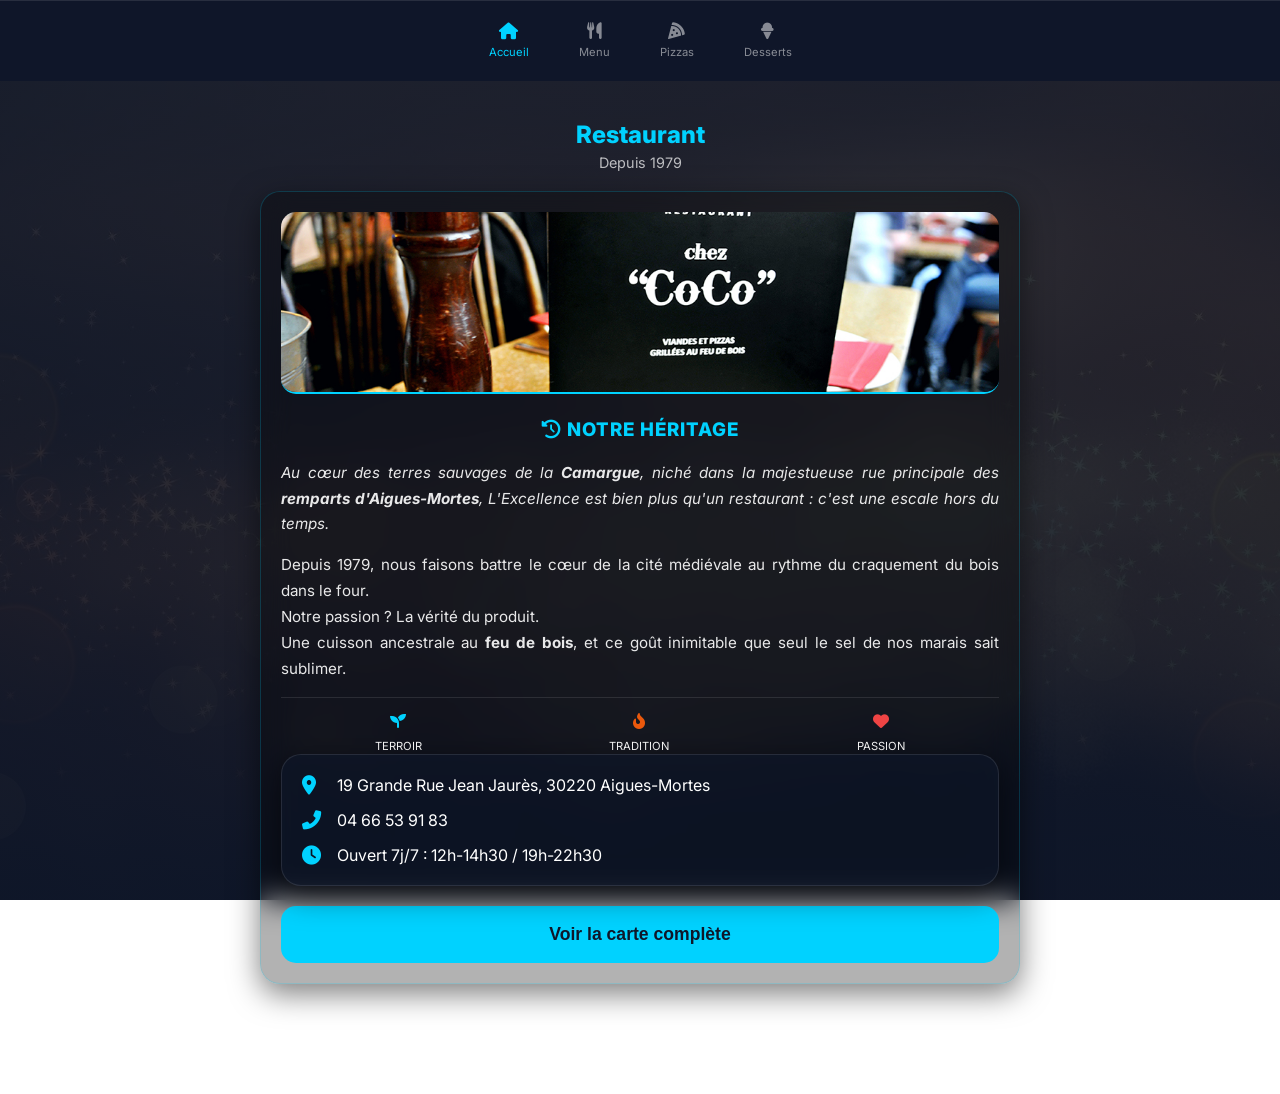
==== commit 2e862cb0: "ok" ====
--- a/index.html
+++ b/index.html
@@ -13,31 +13,54 @@
 
 <header class="app-header">
     <div class="logo">Chez CoCo</div>
-    <i class="fas fa-user-circle"></i>
+  
 </header>
 
 <main id="view-accueil" class="app-view active">
     <section class="hero-card">
-        <h1>Restaurant Chez CoCo</h1>
+        <h1>Restaurant</h1>
         <p>Depuis 1979</p>
     </section>
 
-    <div class="info-card" style="margin-bottom: 20px;">
-        <img src="assets/fondsite.jpg" style="width: 100%; border-radius: 15px; height: 150px; object-fit: cover; margin-bottom: 15px; border: 1px solid rgba(255,255,255,0.1);" alt="Notre restaurant">
-        <h3 style="color: var(--primary); margin-top: 0;">Notre Histoire</h3>
-        <p style="font-size: 0.9em; line-height: 1.6; color: rgba(255,255,255,0.8);">
-            Bienvenue chez <strong>Chez CoCo</strong>. Ici, nous perpétuons la tradition : notre pâte est pétrie chaque matin dans notre <strong>pétrin artisanal</strong> et nos pizzas sont cuites exclusivement au <strong>feu de bois</strong> pour un goût authentique.
-        </p>
-    </div>
+    <div class="info-card" style="margin-bottom: 20px; border: 1px solid rgba(0, 210, 255, 0.2); background: rgba(0, 0, 0, 0.3);">
+    <img src="assets/img/coco.jpg" style="width: 100%; border-radius: 15px; height: 180px; object-fit: cover; margin-bottom: 20px; border-bottom: 2px solid var(--primary);">
+    
+    <h3 style="color: var(--primary); margin-top: 0; font-family: 'Inter', sans-serif; letter-spacing: 1px; font-weight: 800;">
+        <i class="fas fa-history"></i> NOTRE HÉRITAGE
+    </h3>
+    
+    <p style="font-size: 0.95em; line-height: 1.7; color: rgba(255,255,255,0.9); text-align: justify; font-style: italic;">
+        Au cœur des terres sauvages de la <strong>Camargue</strong>, niché dans la majestueuse rue principale des <strong>remparts d'Aigues-Mortes</strong>, L'Excellence est bien plus qu'un restaurant : c'est une escale hors du temps. 
+    </p>
+    
+    <p style="font-size: 0.95em; line-height: 1.7; color: rgba(255,255,255,0.9); text-align: justify;">
+        Depuis 1979, nous faisons battre le cœur de la cité médiévale au rythme du craquement du bois dans le four.<br> Notre passion ? La vérité du produit. <br>Une cuisson ancestrale au <strong>feu de bois</strong>, et ce goût inimitable que seul le sel de nos marais sait sublimer.
+    </p>
+
+    <div style="display: flex; justify-content: space-around; margin-top: 15px; border-top: 1px solid rgba(255,255,255,0.1); padding-top: 15px;">
+        <div style="text-align: center;">
+            <i class="fas fa-seedling" style="color: var(--primary); display: block; margin-bottom: 5px;"></i>
+            <span style="font-size: 0.7em; text-transform: uppercase;">Terroir</span>
+        </div>
+        <div style="text-align: center;">
+            <i class="fas fa-fire-alt" style="color: #ea580c; display: block; margin-bottom: 5px;"></i>
+            <span style="font-size: 0.7em; text-transform: uppercase;">Tradition</span>
+        </div>
+        <div style="text-align: center;">
+            <i class="fas fa-heart" style="color: #ef4444; display: block; margin-bottom: 5px;"></i>
+            <span style="font-size: 0.7em; text-transform: uppercase;">Passion</span>
+        </div>
+    </div>
+   
 
     <div class="info-card" style="text-align: left; display: flex; flex-direction: column; gap: 15px;">
         <div style="display: flex; align-items: center; gap: 15px;">
             <i class="fas fa-map-marker-alt" style="color: var(--primary); font-size: 1.2em; width: 20px;"></i>
-            <span>12 rue de la Loge, Perpignan</span>
+            <span>19 Grande Rue Jean Jaurès, 30220 Aigues-Mortes </span>
         </div>
         <div style="display: flex; align-items: center; gap: 15px;">
             <i class="fas fa-phone-alt" style="color: var(--primary); font-size: 1.2em; width: 20px;"></i>
-            <span>04 68 00 00 00</span>
+            <span>04 66 53 91 83</span>
         </div>
         <div style="display: flex; align-items: center; gap: 15px;">
             <i class="fas fa-clock" style="color: var(--primary); font-size: 1.2em; width: 20px;"></i>
--- a/style.css
+++ b/style.css
@@ -316,4 +316,13 @@
 
 .section-note i {
     color: var(--primary);
+}
+
+.info-card {
+    background: rgba(15, 23, 42, 0.7); /* Plus sombre pour faire ressortir le texte */
+    backdrop-filter: blur(15px); /* Flou artistique sur l'image de fond */
+    border: 1px solid rgba(255, 255, 255, 0.1);
+    padding: 20px;
+    border-radius: 20px;
+    box-shadow: 0 10px 30px rgba(0, 0, 0, 0.5); /* Ombre portée pour donner du relief */
 }
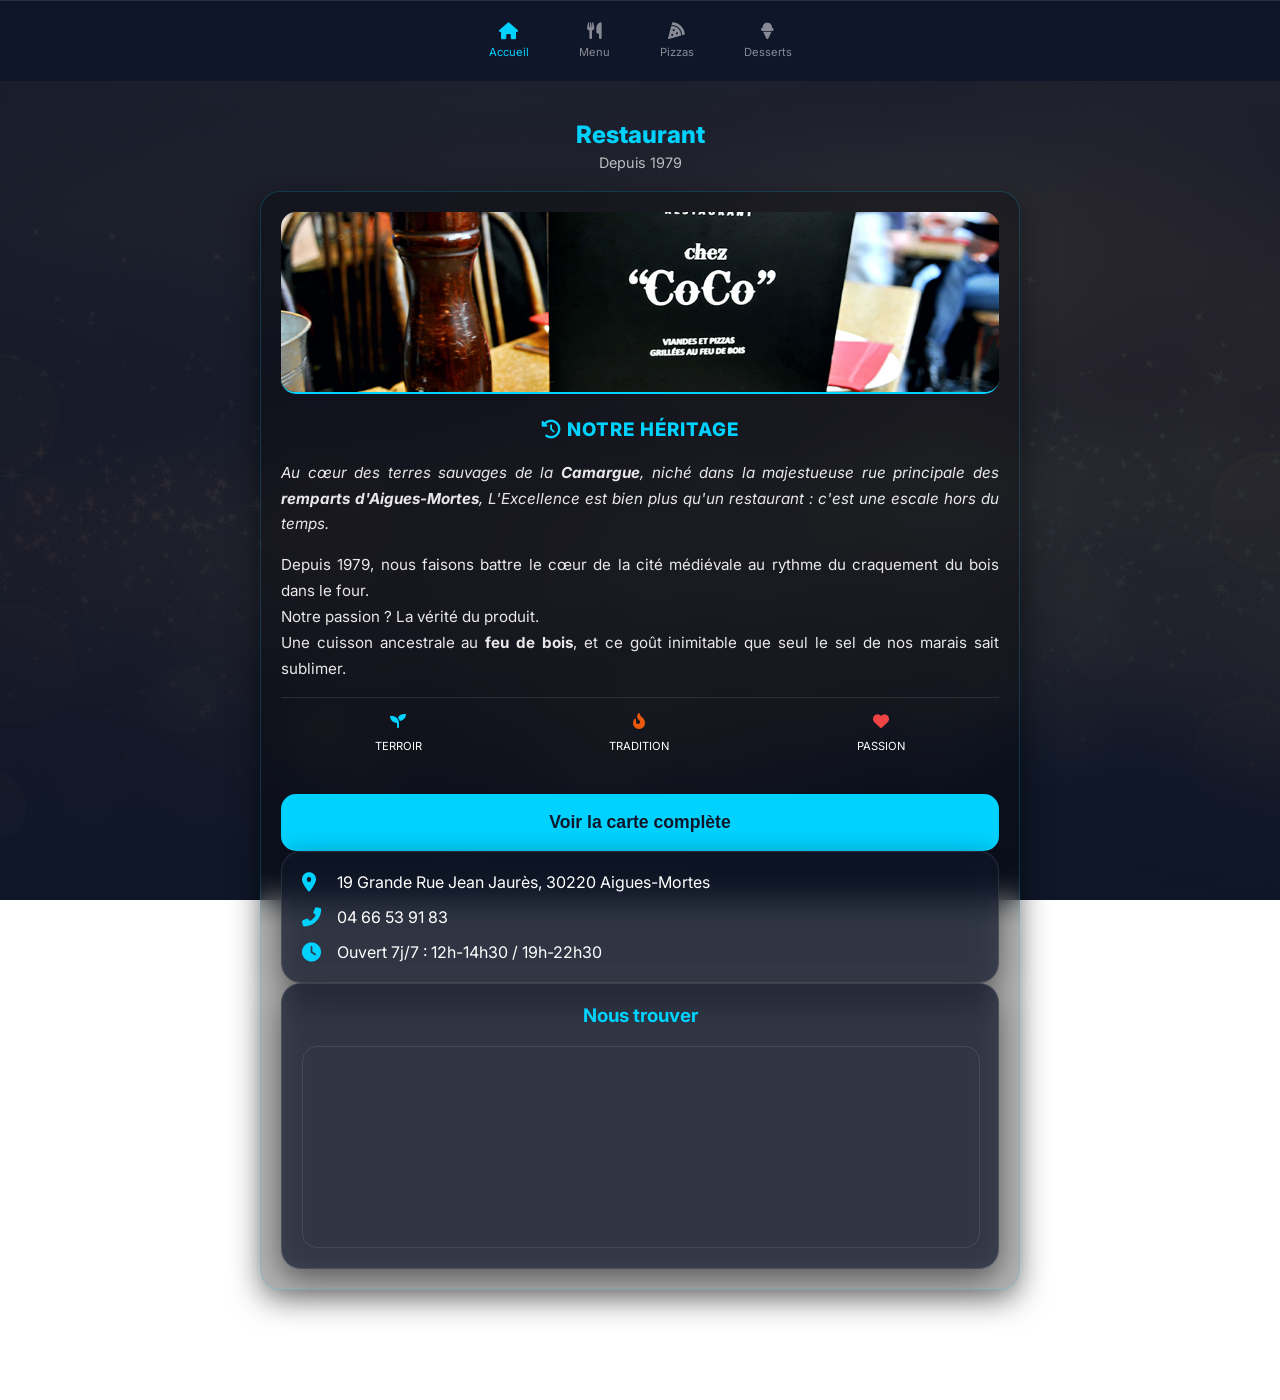
==== commit a0d84801: "ok" ====
--- a/index.html
+++ b/index.html
@@ -51,6 +51,12 @@
             <span style="font-size: 0.7em; text-transform: uppercase;">Passion</span>
         </div>
     </div>
+    <br>
+
+     <button class="main-btn" onclick="document.querySelector('[data-target=\'menu\']').click()" style="margin-top: 20px;">
+        Voir la carte complète
+    </button>
+
    
 
     <div class="info-card" style="text-align: left; display: flex; flex-direction: column; gap: 15px;">
@@ -68,9 +74,30 @@
         </div>
     </div>
     
-    <button class="main-btn" onclick="document.querySelector('[data-target=\'menu\']').click()" style="margin-top: 20px;">
-        Voir la carte complète
-    </button>
+   
+<div class="info-card" style="text-align: center;">
+    <h3 style="color: var(--primary); margin-top: 0;">Nous trouver</h3>
+    
+  
+
+    <div class="map-container" style="border-radius: 15px; overflow: hidden; height: 200px; border: 1px solid rgba(255,255,255,0.1);">
+        <iframe src="https://www.google.com/maps/embed?pb=!1m18!1m12!1m3!1d2890.8770598541564!2d4.187918776007156!3d43.5674447711064!2m3!1f0!2f0!3f0!3m2!1i1024!2i768!4f13.1!3m3!1m2!1s0x12b69a7dbaec5ad3%3A0x83531cf7f3ef6c72!2sRestaurant%20Chez%20%22CoCo%22!5e0!3m2!1sfr!2sfr!4v1774626992517!5m2!1sfr!2sfr" width="600" height="450" style="border:0;" allowfullscreen="" loading="lazy" referrerpolicy="no-referrer-when-downgrade">
+            width="100%" 
+            height="100%" 
+            style="border:0;" 
+            allowfullscreen="" 
+            loading="lazy">
+        </iframe>
+    </div>
+</div>
+
+
+
+
+
+
+
+
 </main> <main id="view-menu" class="app-view">
     <section class="hero-card">
         <h1>Notre Carte</h1>
--- a/style.css
+++ b/style.css
@@ -325,4 +325,18 @@
     padding: 20px;
     border-radius: 20px;
     box-shadow: 0 10px 30px rgba(0, 0, 0, 0.5); /* Ombre portée pour donner du relief */
+}
+
+.map-container {
+    width: 100%;
+    height: 250px;
+    position: relative;
+}
+
+.map-container iframe {
+    position: absolute;
+    top: 0;
+    left: 0;
+    width: 100%;
+    height: 100%;
 }
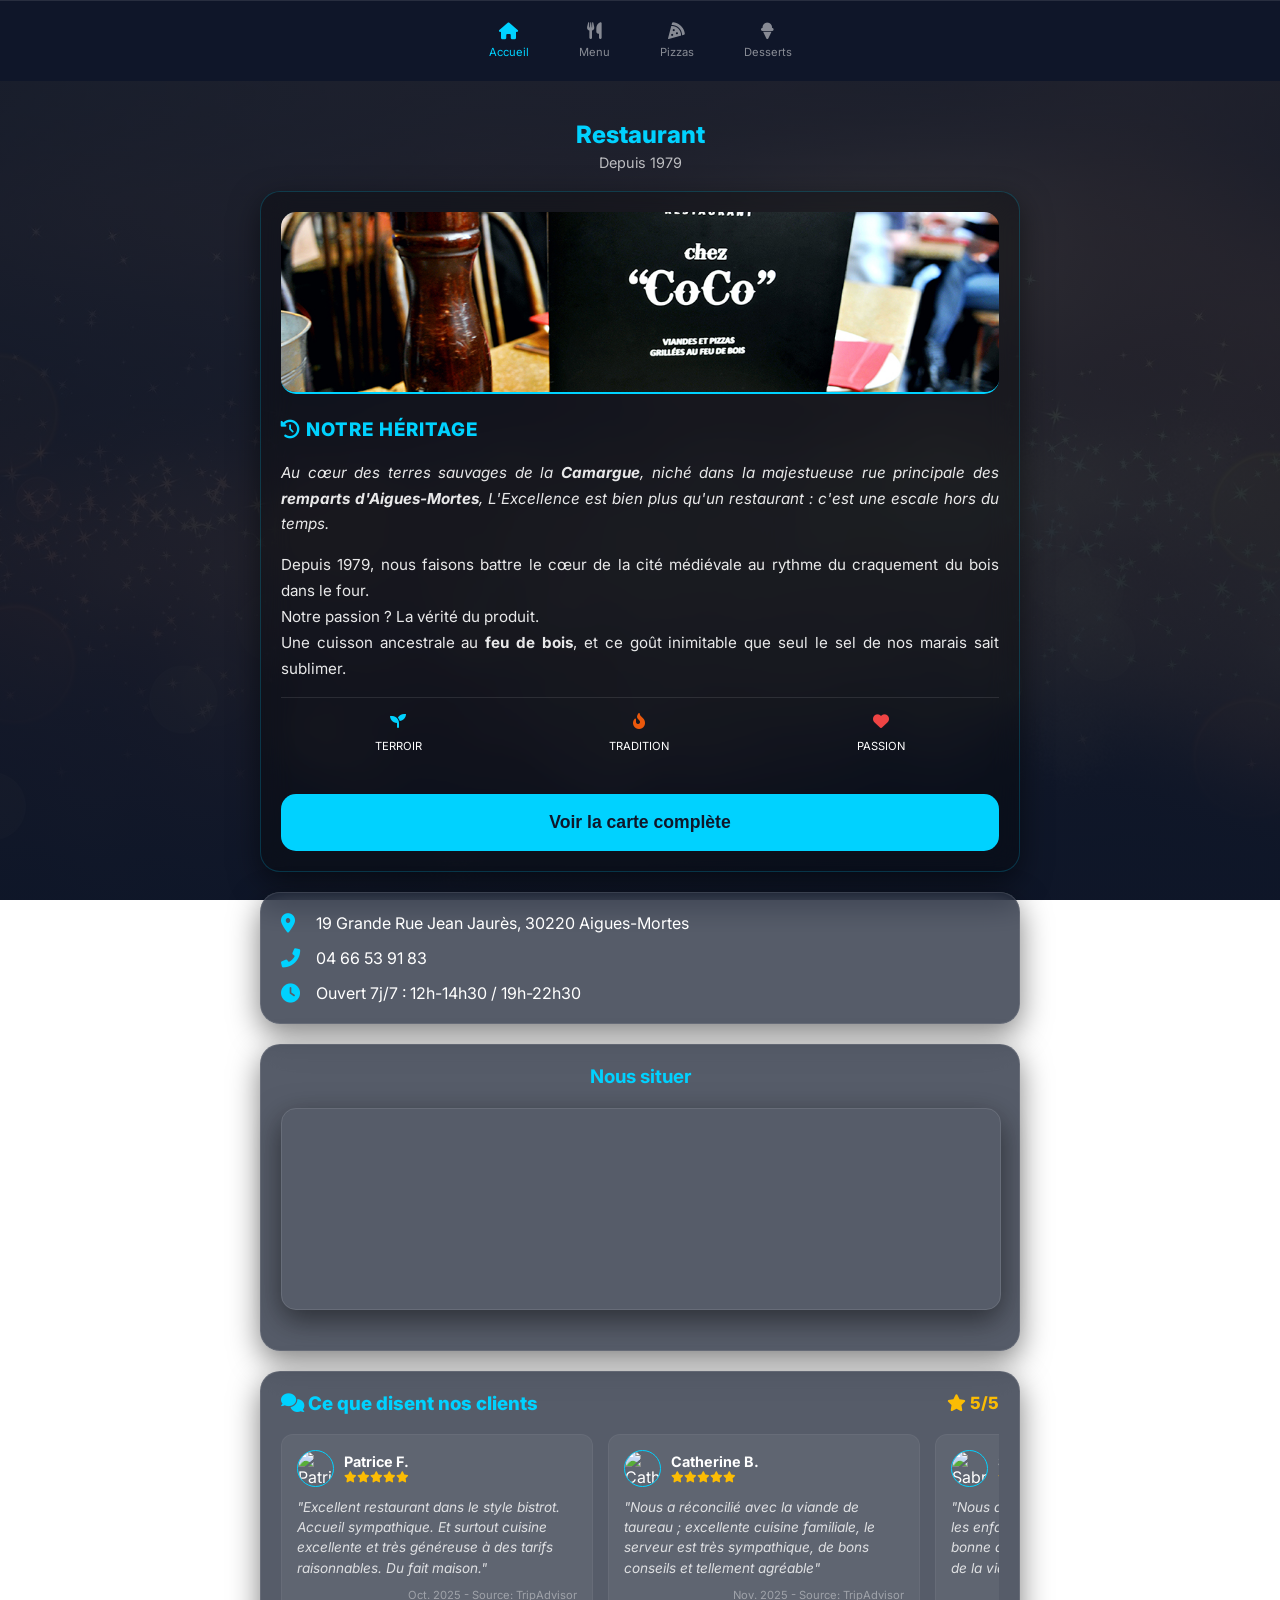
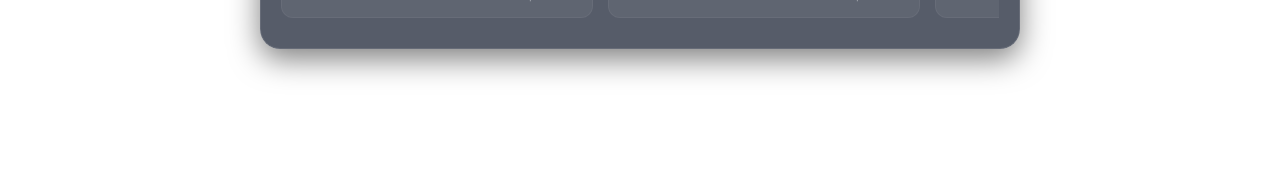
==== commit 939a5e89: "ok" ====
--- a/index.html
+++ b/index.html
@@ -4,7 +4,7 @@
     <meta charset="UTF-8">
     <meta name="viewport" content="width=device-width, initial-scale=1.0, maximum-scale=1.0, user-scalable=no, viewport-fit=cover">
     <meta name="theme-color" content="#0f172a">
-    <title>Chez CoCo - App</title>
+    <title>"Chez CoCo" - App</title>
     <link href="https://fonts.googleapis.com/css2?family=Inter:wght@400;600;800&display=swap" rel="stylesheet">
     <link rel="stylesheet" href="https://cdnjs.cloudflare.com/ajax/libs/font-awesome/6.0.0/css/all.min.css">
     <link rel="stylesheet" href="style.css">
@@ -12,8 +12,7 @@
 <body>
 
 <header class="app-header">
-    <div class="logo">Chez CoCo</div>
-  
+    <div class="logo">"Chez CoCo"</div>
 </header>
 
 <main id="view-accueil" class="app-view active">
@@ -23,41 +22,40 @@
     </section>
 
     <div class="info-card" style="margin-bottom: 20px; border: 1px solid rgba(0, 210, 255, 0.2); background: rgba(0, 0, 0, 0.3);">
-    <img src="assets/img/coco.jpg" style="width: 100%; border-radius: 15px; height: 180px; object-fit: cover; margin-bottom: 20px; border-bottom: 2px solid var(--primary);">
-    
-    <h3 style="color: var(--primary); margin-top: 0; font-family: 'Inter', sans-serif; letter-spacing: 1px; font-weight: 800;">
-        <i class="fas fa-history"></i> NOTRE HÉRITAGE
-    </h3>
-    
-    <p style="font-size: 0.95em; line-height: 1.7; color: rgba(255,255,255,0.9); text-align: justify; font-style: italic;">
-        Au cœur des terres sauvages de la <strong>Camargue</strong>, niché dans la majestueuse rue principale des <strong>remparts d'Aigues-Mortes</strong>, L'Excellence est bien plus qu'un restaurant : c'est une escale hors du temps. 
-    </p>
-    
-    <p style="font-size: 0.95em; line-height: 1.7; color: rgba(255,255,255,0.9); text-align: justify;">
-        Depuis 1979, nous faisons battre le cœur de la cité médiévale au rythme du craquement du bois dans le four.<br> Notre passion ? La vérité du produit. <br>Une cuisson ancestrale au <strong>feu de bois</strong>, et ce goût inimitable que seul le sel de nos marais sait sublimer.
-    </p>
-
-    <div style="display: flex; justify-content: space-around; margin-top: 15px; border-top: 1px solid rgba(255,255,255,0.1); padding-top: 15px;">
-        <div style="text-align: center;">
-            <i class="fas fa-seedling" style="color: var(--primary); display: block; margin-bottom: 5px;"></i>
-            <span style="font-size: 0.7em; text-transform: uppercase;">Terroir</span>
-        </div>
-        <div style="text-align: center;">
-            <i class="fas fa-fire-alt" style="color: #ea580c; display: block; margin-bottom: 5px;"></i>
-            <span style="font-size: 0.7em; text-transform: uppercase;">Tradition</span>
-        </div>
-        <div style="text-align: center;">
-            <i class="fas fa-heart" style="color: #ef4444; display: block; margin-bottom: 5px;"></i>
-            <span style="font-size: 0.7em; text-transform: uppercase;">Passion</span>
-        </div>
-    </div>
-    <br>
-
-     <button class="main-btn" onclick="document.querySelector('[data-target=\'menu\']').click()" style="margin-top: 20px;">
-        Voir la carte complète
-    </button>
-
-   
+        <img src="assets/img/coco.jpg" style="width: 100%; border-radius: 15px; height: 180px; object-fit: cover; margin-bottom: 20px; border-bottom: 2px solid var(--primary);">
+        
+        <h3 style="color: var(--primary); margin-top: 0; font-family: 'Inter', sans-serif; letter-spacing: 1px; font-weight: 800;">
+            <i class="fas fa-history"></i> NOTRE HÉRITAGE
+        </h3>
+        
+        <p style="font-size: 0.95em; line-height: 1.7; color: rgba(255,255,255,0.9); text-align: justify; font-style: italic;">
+            Au cœur des terres sauvages de la <strong>Camargue</strong>, niché dans la majestueuse rue principale des <strong>remparts d'Aigues-Mortes</strong>, L'Excellence est bien plus qu'un restaurant : c'est une escale hors du temps. 
+        </p>
+        
+        <p style="font-size: 0.95em; line-height: 1.7; color: rgba(255,255,255,0.9); text-align: justify;">
+            Depuis 1979, nous faisons battre le cœur de la cité médiévale au rythme du craquement du bois dans le four.<br> Notre passion ? La vérité du produit. <br>Une cuisson ancestrale au <strong>feu de bois</strong>, et ce goût inimitable que seul le sel de nos marais sait sublimer.
+        </p>
+
+        <div style="display: flex; justify-content: space-around; margin-top: 15px; border-top: 1px solid rgba(255,255,255,0.1); padding-top: 15px;">
+            <div style="text-align: center;">
+                <i class="fas fa-seedling" style="color: var(--primary); display: block; margin-bottom: 5px;"></i>
+                <span style="font-size: 0.7em; text-transform: uppercase;">Terroir</span>
+            </div>
+            <div style="text-align: center;">
+                <i class="fas fa-fire-alt" style="color: #ea580c; display: block; margin-bottom: 5px;"></i>
+                <span style="font-size: 0.7em; text-transform: uppercase;">Tradition</span>
+            </div>
+            <div style="text-align: center;">
+                <i class="fas fa-heart" style="color: #ef4444; display: block; margin-bottom: 5px;"></i>
+                <span style="font-size: 0.7em; text-transform: uppercase;">Passion</span>
+            </div>
+        </div>
+        <br>
+
+        <button class="main-btn" onclick="document.querySelector('[data-target=\'menu\']').click()" style="margin-top: 20px;">
+            Voir la carte complète
+        </button>
+    </div>
 
     <div class="info-card" style="text-align: left; display: flex; flex-direction: column; gap: 15px;">
         <div style="display: flex; align-items: center; gap: 15px;">
@@ -74,562 +72,763 @@
         </div>
     </div>
     
-   
-<div class="info-card" style="text-align: center;">
-    <h3 style="color: var(--primary); margin-top: 0;">Nous trouver</h3>
-    
-  
-
-    <div class="map-container" style="border-radius: 15px; overflow: hidden; height: 200px; border: 1px solid rgba(255,255,255,0.1);">
-        <iframe src="https://www.google.com/maps/embed?pb=!1m18!1m12!1m3!1d2890.8770598541564!2d4.187918776007156!3d43.5674447711064!2m3!1f0!2f0!3f0!3m2!1i1024!2i768!4f13.1!3m3!1m2!1s0x12b69a7dbaec5ad3%3A0x83531cf7f3ef6c72!2sRestaurant%20Chez%20%22CoCo%22!5e0!3m2!1sfr!2sfr!4v1774626992517!5m2!1sfr!2sfr" width="600" height="450" style="border:0;" allowfullscreen="" loading="lazy" referrerpolicy="no-referrer-when-downgrade">
-            width="100%" 
-            height="100%" 
-            style="border:0;" 
-            allowfullscreen="" 
-            loading="lazy">
-        </iframe>
-    </div>
-</div>
-
-
-
-
-
-
-
-
-</main> <main id="view-menu" class="app-view">
+    <div class="info-card" style="text-align: center;">
+        <h3 style="color: var(--primary); margin-top: 0;">Nous situer</h3>
+        <div class="map-container" style="border-radius: 15px; overflow: hidden; height: 200px; border: 1px solid rgba(255,255,255,0.1);">
+            <iframe src="https://www.google.com/maps/embed?pb=!1m18!1m12!1m3!1d2890.8770598541564!2d4.187918776007156!3d43.5674447711064!2m3!1f0!2f0!3f0!3m2!1i1024!2i768!4f13.1!3m3!1m2!1s0x12b69a7dbaec5ad3%3A0x83531cf7f3ef6c72!2sRestaurant%20Chez%20%22CoCo%22!5e0!3m2!1sfr!2sfr!4v1774626992517!5m2!1sfr!2sfr" width="100%" height="100%" style="border:0;" allowfullscreen="" loading="lazy" referrerpolicy="no-referrer-when-downgrade"></iframe>
+        </div>
+    </div>
+
+<div class="info-card" style="text-align: left; margin-bottom: 20px;">
+        <h3 style="color: var(--primary); margin-top: 0; display: flex; align-items: center; justify-content: space-between; font-weight: 800;">
+            <span><i class="fas fa-comments">
+            </i> Ce que disent nos clients</span>
+            <span style="color: #fbbc04; font-size: 0.9em;"><i class="fas fa-star">
+            </i> 5/5</span>
+        </h3>
+        
+        <div style="display: flex; gap: 15px; overflow-x: auto; padding-bottom: 10px; scroll-snap-type: x mandatory; -webkit-overflow-scrolling: touch;">
+            
+            <div style="background: rgba(255,255,255,0.05); padding: 15px; border-radius: 12px; min-width: 280px; scroll-snap-align: start; border: 1px solid rgba(255,255,255,0.05); display: flex; flex-direction: column; justify-content: space-between;">
+                <div>
+                    <div style="display: flex; align-items: center; gap: 10px; margin-bottom: 10px;">
+                        <img src="https://images.unsplash.com/photo-1599566150163-29194dcaad36?q=80&w=100&auto=format&fit=crop" style="width: 35px; height: 35px; border-radius: 50%; object-fit: cover; border: 1px solid var(--primary);" alt="Patrice F.">
+                        <div>
+                            <div style="font-weight: bold; font-size: 0.9em; color: white;">Patrice F.</div>
+                            <div style="color: #fbbc04; font-size: 0.7em;">
+                                <i class="fas fa-star"></i><i class="fas fa-star"></i><i class="fas fa-star"></i><i class="fas fa-star"></i><i class="fas fa-star"></i>
+                            </div>
+                        </div>
+                    </div>
+                    <p style="font-size: 0.85em; color: rgba(255,255,255,0.8); margin: 0; font-style: italic; line-height: 1.5;">
+                        "Excellent restaurant dans le style bistrot. Accueil sympathique. Et surtout cuisine excellente et très généreuse à des tarifs raisonnables. Du fait maison."
+                    </p>
+                </div>
+                <div style="font-size: 0.7em; color: rgba(255,255,255,0.4); margin-top: 10px; text-align: right;">Oct. 2025 - Source: TripAdvisor</div>
+            </div>
+
+            <div style="background: rgba(255,255,255,0.05); padding: 15px; border-radius: 12px; min-width: 280px; scroll-snap-align: start; border: 1px solid rgba(255,255,255,0.05); display: flex; flex-direction: column; justify-content: space-between;">
+                <div>
+                    <div style="display: flex; align-items: center; gap: 10px; margin-bottom: 10px;">
+                        <img src="https://images.unsplash.com/photo-1494790108377-be9c29b29330?q=80&w=100&auto=format&fit=crop" style="width: 35px; height: 35px; border-radius: 50%; object-fit: cover; border: 1px solid var(--primary);" alt="Catherine B.">
+                        <div>
+                            <div style="font-weight: bold; font-size: 0.9em; color: white;">Catherine B.</div>
+                            <div style="color: #fbbc04; font-size: 0.7em;">
+                                <i class="fas fa-star"></i><i class="fas fa-star"></i><i class="fas fa-star"></i><i class="fas fa-star"></i><i class="fas fa-star"></i>
+                            </div>
+                        </div>
+                    </div>
+                    <p style="font-size: 0.85em; color: rgba(255,255,255,0.8); margin: 0; font-style: italic; line-height: 1.5;">
+                        "Nous a réconcilié avec la viande de taureau ; excellente cuisine familiale, le serveur est très sympathique, de bons conseils et tellement agréable"
+                    </p>
+                </div>
+                <div style="font-size: 0.7em; color: rgba(255,255,255,0.4); margin-top: 10px; text-align: right;">Nov. 2025 - Source: TripAdvisor</div>
+            </div>
+
+            <div style="background: rgba(255,255,255,0.05); padding: 15px; border-radius: 12px; min-width: 280px; scroll-snap-align: start; border: 1px solid rgba(255,255,255,0.05); display: flex; flex-direction: column; justify-content: space-between;">
+                <div>
+                    <div style="display: flex; align-items: center; gap: 10px; margin-bottom: 10px;">
+                        <img src="https://images.unsplash.com/photo-1534528741775-53994a69daeb?q=80&w=100&auto=format&fit=crop" style="width: 35px; height: 35px; border-radius: 50%; object-fit: cover; border: 1px solid var(--primary);" alt="Sabrina M.">
+                        <div>
+                            <div style="font-weight: bold; font-size: 0.9em; color: white;">Sabrina M.</div>
+                            <div style="color: #fbbc04; font-size: 0.7em;">
+                                <i class="fas fa-star"></i><i class="fas fa-star"></i><i class="fas fa-star"></i><i class="fas fa-star"></i><i class="fas fa-star"></i>
+                            </div>
+                        </div>
+                    </div>
+                    <p style="font-size: 0.85em; color: rgba(255,255,255,0.8); margin: 0; font-style: italic; line-height: 1.5;">
+                        "Nous avons été très bien accueillis, avec les enfants et une poussette ! ... une très bonne adresse pour les grillades. La qualité de la viande est excellente"
+                    </p>
+                </div>
+                <div style="font-size: 0.7em; color: rgba(255,255,255,0.4); margin-top: 10px; text-align: right;">Oct. 2025 - Source: TripAdvisor</div>
+            </div>
+            
+        </div>
+    </div>
+
+
+</main>
+
+
+
+
+
+
+
+
+
+
+
+
+<main id="view-menu" class="app-view">
     <section class="hero-card">
         <h1>Notre Carte</h1>
         <p>Découvrez l'excellence culinaire</p>
     </section>
 
-    <h2 class="category-title">Entrées</h2>
-    <div class="menu-grid">
-        <div class="menu-item">
-            <div class="item-img" style="background-image: url('https://placehold.co/80x80/fb923c/FFF?text=Saumon');"></div>
-            <div class="item-info">
-                <h3>Assiette de saumon fumé</h3>
-                <span class="price">12.00€</span>
-            </div>
-            <button class="add-btn">+</button>
-        </div>
-        <div class="menu-item">
-            <div class="item-img" style="background-image: url('https://placehold.co/80x80/ef4444/FFF?text=Gaspacho');"></div>
-            <div class="item-info">
-                <h3>Gaspacho</h3>
-                <span class="price">8.50€</span>
-            </div>
-            <button class="add-btn">+</button>
-        </div>
-        <div class="menu-item">
-            <div class="item-img" style="background-image: url('https://placehold.co/80x80/16a34a/FFF?text=Potage');"></div>
-            <div class="item-info">
-                <h3>Potage de saison</h3>
-                <span class="price">7.50€</span>
-            </div>
-            <button class="add-btn">+</button>
-        </div>
-    </div>
-
-    <h2 class="category-title">Salades</h2>
-    <div class="menu-grid">
-        <div class="menu-item">
-            <div class="item-img" style="background-image: url('https://placehold.co/80x80/4ade80/FFF?text=Foies');"></div>
-            <div class="item-info">
-                <h3>Salade de foies de volaille</h3>
-                <span class="price">13.00€</span>
-            </div>
-            <button class="add-btn">+</button>
-        </div>
-        <div class="menu-item">
-            <div class="item-img" style="background-image: url('https://placehold.co/80x80/4ade80/FFF?text=Lardons');"></div>
-            <div class="item-info">
-                <h3>Salade frisée</h3>
-                <p class="ingredients">Lardons et oeuf poché</p>
-                <span class="price">12.50€</span>
-            </div>
-            <button class="add-btn">+</button>
-        </div>
-        <div class="menu-item">
-            <div class="item-img" style="background-image: url('https://placehold.co/80x80/4ade80/FFF?text=Chef');"></div>
-            <div class="item-info">
-                <h3>Salade du chef</h3>
-                <p class="ingredients">Tomate, huile d’olive, mozza, basilic, anchois, câpres</p>
-                <span class="price">14.00€</span>
-            </div>
-            <button class="add-btn">+</button>
-        </div>
-        <div class="menu-item">
-            <div class="item-img" style="background-image: url('https://placehold.co/80x80/4ade80/FFF?text=Compo');"></div>
-            <div class="item-info">
-                <h3>Salade composée</h3>
-                <p class="ingredients">Pomme de Terre, haricots, thon, oeuf dur, olives, tomate</p>
-                <span class="price">13.50€</span>
-            </div>
-            <button class="add-btn">+</button>
-        </div>
-        <div class="menu-item">
-            <div class="item-img" style="background-image: url('https://placehold.co/80x80/4ade80/FFF?text=Pays');"></div>
-            <div class="item-info">
-                <h3>Salade de pays</h3>
-                <p class="ingredients">Coeur de laitue</p>
-                <span class="price">9.00€</span>
-            </div>
-            <button class="add-btn">+</button>
-        </div>
-        <div class="menu-item">
-            <div class="item-img" style="background-image: url('https://placehold.co/80x80/4ade80/FFF?text=Coco');"></div>
-            <div class="item-info">
-                <h3>Salade coco</h3>
-                <p class="ingredients">Frisée, fromage de chèvre chaud, croûtons</p>
-                <span class="price">14.00€</span>
-            </div>
-            <button class="add-btn">+</button>
-        </div>
-        <div class="menu-item">
-            <div class="item-img" style="background-image: url('https://placehold.co/80x80/ea580c/FFF?text=Poivrons');"></div>
-            <div class="item-info">
-                <h3>Poivrons grillés au feu de bois</h3>
-                <span class="price">11.00€</span>
-            </div>
-            <button class="add-btn">+</button>
-        </div>
-        <div class="menu-item">
-            <div class="item-img" style="background-image: url('https://placehold.co/80x80/4ade80/FFF?text=Anchoi');"></div>
-            <div class="item-info">
-                <h3>Anchoïade</h3>
-                <p class="ingredients">Pain avec crème d’anchois maison, salade frisée, tomate</p>
-                <span class="price">12.00€</span>
-            </div>
-            <button class="add-btn">+</button>
-        </div>
-        <div class="menu-item">
-            <div class="item-img" style="background-image: url('https://placehold.co/80x80/4ade80/FFF?text=Bonail');"></div>
-            <div class="item-info">
-                <h3>Salade Bonail</h3>
-                <p class="ingredients">Salade frisée, aïl, huile d’olive, croûtons, anchois</p>
-                <span class="price">13.00€</span>
-            </div>
-            <button class="add-btn">+</button>
-        </div>
-    </div>
-
-    <h2 class="category-title">Pâtes</h2>
-    <div class="menu-grid">
-        <div class="menu-item">
-            <div class="item-img" style="background-image: url('https://placehold.co/80x80/fcd34d/FFF?text=Lasagnes');"></div>
-            <div class="item-info">
-                <h3>Lasagnes à la crème</h3>
-                <p class="ingredients">Jambon, champignons</p>
-                <span class="price">14.00€</span>
-            </div>
-            <button class="add-btn">+</button>
-        </div>
-        <div class="menu-item">
-            <div class="item-img" style="background-image: url('https://placehold.co/80x80/b91c1c/FFF?text=Bolo');"></div>
-            <div class="item-info">
-                <h3>Spaguetti bolognaise</h3>
-                <span class="price">12.50€</span>
-            </div>
-            <button class="add-btn">+</button>
-        </div>
-        <div class="menu-item">
-            <div class="item-img" style="background-image: url('https://placehold.co/80x80/3b82f6/FFF?text=Mer');"></div>
-            <div class="item-info">
-                <h3>Spaguetti fruits de mer</h3>
-                <span class="price">16.00€</span>
-            </div>
-            <button class="add-btn">+</button>
-        </div>
-        <div class="menu-item">
-            <div class="item-img" style="background-image: url('https://placehold.co/80x80/fef08a/333?text=Carbo');"></div>
-            <div class="item-info">
-                <h3>Pâtes carbonara</h3>
-                <span class="price">13.00€</span>
-            </div>
-            <button class="add-btn">+</button>
-        </div>
-        <div class="menu-item">
-            <div class="item-img" style="background-image: url('https://placehold.co/80x80/22c55e/FFF?text=Basilic');"></div>
-            <div class="item-info">
-                <h3>Tagliatelles au basilic</h3>
-                <span class="price">12.00€</span>
-            </div>
-            <button class="add-btn">+</button>
-        </div>
-        <div class="menu-item">
-            <div class="item-img" style="background-image: url('https://placehold.co/80x80/fb923c/FFF?text=Saumon');"></div>
-            <div class="item-info">
-                <h3>Tagliatelles au saumon</h3>
-                <span class="price">15.50€</span>
-            </div>
-            <button class="add-btn">+</button>
-        </div>
-        <div class="menu-item">
-            <div class="item-img" style="background-image: url('https://placehold.co/80x80/eab308/FFF?text=Raviolis');"></div>
-            <div class="item-info">
-                <h3>Raviolis à l'italienne</h3>
-                <p class="ingredients">Boeuf, mozzarella</p>
-                <span class="price">14.50€</span>
-            </div>
-            <button class="add-btn">+</button>
-        </div>
-    </div>
-
-    <h2 class="category-title">Viandes grillées au feu de bois</h2>
-    <div class="section-note">
-        <i class="fas fa-info-circle"></i> Toutes nos viandes sont garnies de pommes de terre des sables.
-    </div>
-    <div class="menu-grid">
-        <div class="menu-item">
-            <div class="item-img" style="background-image: url('https://placehold.co/80x80/7f1d1d/FFF?text=Agneau');"></div>
-            <div class="item-info">
-                <h3>Épaule d’agneau</h3>
-                <p class="ingredients">Pour 2 personnes</p>
-                <span class="price">45.00€</span>
-            </div>
-            <button class="add-btn">+</button>
-        </div>
-        <div class="menu-item">
-            <div class="item-img" style="background-image: url('https://placehold.co/80x80/7f1d1d/FFF?text=Boeuf');"></div>
-            <div class="item-info">
-                <h3>Côte de boeuf</h3>
-                <p class="ingredients">Pour 2 personnes</p>
-                <span class="price">55.00€</span>
-            </div>
-            <button class="add-btn">+</button>
-        </div>
-        <div class="menu-item">
-            <div class="item-img" style="background-image: url('https://placehold.co/80x80/7f1d1d/FFF?text=Cote');"></div>
-            <div class="item-info">
-                <h3>Côtelettes d’agneau</h3>
-                <span class="price">18.00€</span>
-            </div>
-            <button class="add-btn">+</button>
-        </div>
-        <div class="menu-item">
-            <div class="item-img" style="background-image: url('https://placehold.co/80x80/7f1d1d/FFF?text=Entrec');"></div>
-            <div class="item-info">
-                <h3>Entrecôte grillée</h3>
-                <p class="ingredients">220gr</p>
-                <span class="price">22.00€</span>
-            </div>
-            <button class="add-btn">+</button>
-        </div>
-        <div class="menu-item">
-            <div class="item-img" style="background-image: url('https://placehold.co/80x80/7f1d1d/FFF?text=Lapin');"></div>
-            <div class="item-info">
-                <h3>Lapin en brochette</h3>
-                <span class="price">16.50€</span>
-            </div>
-            <button class="add-btn">+</button>
-        </div>
-        <div class="menu-item">
-            <div class="item-img" style="background-image: url('https://placehold.co/80x80/7f1d1d/FFF?text=Andou');"></div>
-            <div class="item-info">
-                <h3>Andouillette</h3>
-                <span class="price">15.00€</span>
-            </div>
-            <button class="add-btn">+</button>
-        </div>
-        <div class="menu-item">
-            <div class="item-img" style="background-image: url('https://placehold.co/80x80/7f1d1d/FFF?text=Parilla');"></div>
-            <div class="item-info">
-                <h3>Parilla</h3>
-                <p class="ingredients">Côtelettes, lapin, saucisse</p>
-                <span class="price">24.00€</span>
-            </div>
-            <button class="add-btn">+</button>
-        </div>
-        <div class="menu-item">
-            <div class="item-img" style="background-image: url('https://placehold.co/80x80/7f1d1d/FFF?text=Veau');"></div>
-            <div class="item-info">
-                <h3>Escalope de veau milanaise</h3>
-                <p class="ingredients">Spaghetti, beurre, citron</p>
-                <span class="price">18.50€</span>
-            </div>
-            <button class="add-btn">+</button>
-        </div>
-        <div class="menu-item">
-            <div class="item-img" style="background-image: url('https://placehold.co/80x80/1a2e05/FFF?text=Toro');"></div>
-            <div class="item-info">
-                <h3>Côte de taureau</h3>
-                <p class="ingredients">350gr</p>
-                <span class="price">28.00€</span>
-            </div>
-            <button class="add-btn">+</button>
-        </div>
-        <div class="menu-item">
-            <div class="item-img" style="background-image: url('https://placehold.co/80x80/1a2e05/FFF?text=Filet');"></div>
-            <div class="item-info">
-                <h3>Filet de toro</h3>
-                <p class="ingredients">250gr</p>
-                <span class="price">26.00€</span>
-            </div>
-            <button class="add-btn">+</button>
-        </div>
-        <div class="menu-item">
-            <div class="item-img" style="background-image: url('https://placehold.co/80x80/1a2e05/FFF?text=Pave');"></div>
-            <div class="item-info">
-                <h3>Pavé de toro</h3>
-                <p class="ingredients">200gr</p>
-                <span class="price">24.00€</span>
-            </div>
-            <button class="add-btn">+</button>
-        </div>
-        <div class="menu-item">
-            <div class="item-img" style="background-image: url('https://placehold.co/80x80/1a2e05/FFF?text=Entrec');"></div>
-            <div class="item-info">
-                <h3>Entrecôte de toro</h3>
-                <p class="ingredients">220gr</p>
-                <span class="price">25.00€</span>
-            </div>
-            <button class="add-btn">+</button>
-        </div>
-    </div>
-    <div class="section-note" style="margin-top: 15px; text-align: center;">
-        <em>Sauce Roquefort en supplément : +2.50€</em>
-    </div>
-</main> <main id="view-pizzas" class="app-view">
+    <div class="menu-category">
+        <div class="category-header" style="background-image: url('assets/img/saumon.jpg');">
+            <h2>Entrées</h2>
+            <i class="fas fa-chevron-down"></i>
+        </div>
+        <div class="category-content">
+            <div class="menu-grid">
+                <div class="menu-item">
+                    <div class="item-img" style="background-image: url('https://placehold.co/80x80/fb923c/FFF?text=Saumon');"></div>
+                    <div class="item-info">
+                        <h3>Assiette de saumon fumé</h3>
+                        <span class="price">12.00€</span>
+                    </div>
+                    <button class="add-btn">+</button>
+                </div>
+                <div class="menu-item">
+                    <div class="item-img" style="background-image: url('https://placehold.co/80x80/ef4444/FFF?text=Gaspacho');"></div>
+                    <div class="item-info">
+                        <h3>Gaspacho</h3>
+                        <span class="price">8.50€</span>
+                    </div>
+                    <button class="add-btn">+</button>
+                </div>
+                <div class="menu-item">
+                    <div class="item-img" style="background-image: url('https://placehold.co/80x80/16a34a/FFF?text=Potage');"></div>
+                    <div class="item-info">
+                        <h3>Potage de saison</h3>
+                        <span class="price">7.50€</span>
+                    </div>
+                    <button class="add-btn">+</button>
+                </div>
+            </div>
+        </div>
+    </div>
+
+    <div class="menu-category">
+        <div class="category-header" style="background-image: url('assets/img/salade.jpg');">
+            <h2>Salades</h2>
+            <i class="fas fa-chevron-down"></i>
+        </div>
+        <div class="category-content">
+            <div class="menu-grid">
+                <div class="menu-item">
+                    <div class="item-img" style="background-image: url('https://placehold.co/80x80/4ade80/FFF?text=Foies');"></div>
+                    <div class="item-info">
+                        <h3>Salade de foies de volaille</h3>
+                        <span class="price">13.00€</span>
+                    </div>
+                    <button class="add-btn">+</button>
+                </div>
+                <div class="menu-item">
+                    <div class="item-img" style="background-image: url('https://placehold.co/80x80/4ade80/FFF?text=Lardons');"></div>
+                    <div class="item-info">
+                        <h3>Salade frisée</h3>
+                        <p class="ingredients">Lardons et oeuf poché</p>
+                        <span class="price">12.50€</span>
+                    </div>
+                    <button class="add-btn">+</button>
+                </div>
+                <div class="menu-item">
+                    <div class="item-img" style="background-image: url('https://placehold.co/80x80/4ade80/FFF?text=Chef');"></div>
+                    <div class="item-info">
+                        <h3>Salade du chef</h3>
+                        <p class="ingredients">Tomate, huile d’olive, mozza, basilic, anchois, câpres</p>
+                        <span class="price">14.00€</span>
+                    </div>
+                    <button class="add-btn">+</button>
+                </div>
+                <div class="menu-item">
+                    <div class="item-img" style="background-image: url('https://placehold.co/80x80/4ade80/FFF?text=Compo');"></div>
+                    <div class="item-info">
+                        <h3>Salade composée</h3>
+                        <p class="ingredients">Pomme de Terre, haricots, thon, oeuf dur, olives, tomate</p>
+                        <span class="price">13.50€</span>
+                    </div>
+                    <button class="add-btn">+</button>
+                </div>
+                <div class="menu-item">
+                    <div class="item-img" style="background-image: url('https://placehold.co/80x80/4ade80/FFF?text=Pays');"></div>
+                    <div class="item-info">
+                        <h3>Salade de pays</h3>
+                        <p class="ingredients">Coeur de laitue</p>
+                        <span class="price">9.00€</span>
+                    </div>
+                    <button class="add-btn">+</button>
+                </div>
+                <div class="menu-item">
+                    <div class="item-img" style="background-image: url('https://placehold.co/80x80/4ade80/FFF?text=Coco');"></div>
+                    <div class="item-info">
+                        <h3>Salade coco</h3>
+                        <p class="ingredients">Frisée, fromage de chèvre chaud, croûtons</p>
+                        <span class="price">14.00€</span>
+                    </div>
+                    <button class="add-btn">+</button>
+                </div>
+                <div class="menu-item">
+                    <div class="item-img" style="background-image: url('https://placehold.co/80x80/ea580c/FFF?text=Poivrons');"></div>
+                    <div class="item-info">
+                        <h3>Poivrons grillés au feu de bois</h3>
+                        <span class="price">11.00€</span>
+                    </div>
+                    <button class="add-btn">+</button>
+                </div>
+                <div class="menu-item">
+                    <div class="item-img" style="background-image: url('https://placehold.co/80x80/4ade80/FFF?text=Anchoi');"></div>
+                    <div class="item-info">
+                        <h3>Anchoïade</h3>
+                        <p class="ingredients">Pain avec crème d’anchois maison, salade frisée, tomate</p>
+                        <span class="price">12.00€</span>
+                    </div>
+                    <button class="add-btn">+</button>
+                </div>
+                <div class="menu-item">
+                    <div class="item-img" style="background-image: url('https://placehold.co/80x80/4ade80/FFF?text=Bonail');"></div>
+                    <div class="item-info">
+                        <h3>Salade Bonail</h3>
+                        <p class="ingredients">Salade frisée, aïl, huile d’olive, croûtons, anchois</p>
+                        <span class="price">13.00€</span>
+                    </div>
+                    <button class="add-btn">+</button>
+                </div>
+            </div>
+        </div>
+    </div>
+
+    <div class="menu-category">
+        <div class="category-header" style="background-image: url('assets/img/pates.jpg');">
+            <h2>Pâtes</h2>
+            <i class="fas fa-chevron-down"></i>
+        </div>
+        <div class="category-content">
+            <div class="menu-grid">
+                <div class="menu-item">
+                    <div class="item-img" style="background-image: url('https://placehold.co/80x80/fcd34d/FFF?text=Lasagnes');"></div>
+                    <div class="item-info">
+                        <h3>Lasagnes à la crème</h3>
+                        <p class="ingredients">Jambon, champignons</p>
+                        <span class="price">14.00€</span>
+                    </div>
+                    <button class="add-btn">+</button>
+                </div>
+                <div class="menu-item">
+                    <div class="item-img" style="background-image: url('https://placehold.co/80x80/b91c1c/FFF?text=Bolo');"></div>
+                    <div class="item-info">
+                        <h3>Spaguetti bolognaise</h3>
+                        <span class="price">12.50€</span>
+                    </div>
+                    <button class="add-btn">+</button>
+                </div>
+                <div class="menu-item">
+                    <div class="item-img" style="background-image: url('https://placehold.co/80x80/3b82f6/FFF?text=Mer');"></div>
+                    <div class="item-info">
+                        <h3>Spaguetti fruits de mer</h3>
+                        <span class="price">16.00€</span>
+                    </div>
+                    <button class="add-btn">+</button>
+                </div>
+                <div class="menu-item">
+                    <div class="item-img" style="background-image: url('https://placehold.co/80x80/fef08a/333?text=Carbo');"></div>
+                    <div class="item-info">
+                        <h3>Pâtes carbonara</h3>
+                        <span class="price">13.00€</span>
+                    </div>
+                    <button class="add-btn">+</button>
+                </div>
+                <div class="menu-item">
+                    <div class="item-img" style="background-image: url('https://placehold.co/80x80/22c55e/FFF?text=Basilic');"></div>
+                    <div class="item-info">
+                        <h3>Tagliatelles au basilic</h3>
+                        <span class="price">12.00€</span>
+                    </div>
+                    <button class="add-btn">+</button>
+                </div>
+                <div class="menu-item">
+                    <div class="item-img" style="background-image: url('https://placehold.co/80x80/fb923c/FFF?text=Saumon');"></div>
+                    <div class="item-info">
+                        <h3>Tagliatelles au saumon</h3>
+                        <span class="price">15.50€</span>
+                    </div>
+                    <button class="add-btn">+</button>
+                </div>
+                <div class="menu-item">
+                    <div class="item-img" style="background-image: url('https://placehold.co/80x80/eab308/FFF?text=Raviolis');"></div>
+                    <div class="item-info">
+                        <h3>Raviolis à l'italienne</h3>
+                        <p class="ingredients">Boeuf, mozzarella</p>
+                        <span class="price">14.50€</span>
+                    </div>
+                    <button class="add-btn">+</button>
+                </div>
+            </div>
+        </div>
+    </div>
+
+    <div class="menu-category">
+        <div class="category-header" style="background-image: url('assets/img/viande.jpg');">
+            <h2>Viandes</h2>
+            <i class="fas fa-chevron-down"></i>
+        </div>
+        <div class="category-content">
+            <div class="section-note">
+                <i class="fas fa-info-circle"></i> Toutes nos viandes sont garnies de pommes de terre des sables.
+            </div>
+            <div class="menu-grid">
+                <div class="menu-item">
+                    <div class="item-img" style="background-image: url('https://placehold.co/80x80/7f1d1d/FFF?text=Agneau');"></div>
+                    <div class="item-info">
+                        <h3>Épaule d’agneau</h3>
+                        <p class="ingredients">Pour 2 personnes</p>
+                        <span class="price">45.00€</span>
+                    </div>
+                    <button class="add-btn">+</button>
+                </div>
+                <div class="menu-item">
+                    <div class="item-img" style="background-image: url('https://placehold.co/80x80/7f1d1d/FFF?text=Boeuf');"></div>
+                    <div class="item-info">
+                        <h3>Côte de boeuf</h3>
+                        <p class="ingredients">Pour 2 personnes</p>
+                        <span class="price">55.00€</span>
+                    </div>
+                    <button class="add-btn">+</button>
+                </div>
+                <div class="menu-item">
+                    <div class="item-img" style="background-image: url('https://placehold.co/80x80/7f1d1d/FFF?text=Cote');"></div>
+                    <div class="item-info">
+                        <h3>Côtelettes d’agneau</h3>
+                        <span class="price">18.00€</span>
+                    </div>
+                    <button class="add-btn">+</button>
+                </div>
+                <div class="menu-item">
+                    <div class="item-img" style="background-image: url('https://placehold.co/80x80/7f1d1d/FFF?text=Entrec');"></div>
+                    <div class="item-info">
+                        <h3>Entrecôte grillée</h3>
+                        <p class="ingredients">220gr</p>
+                        <span class="price">22.00€</span>
+                    </div>
+                    <button class="add-btn">+</button>
+                </div>
+                <div class="menu-item">
+                    <div class="item-img" style="background-image: url('https://placehold.co/80x80/7f1d1d/FFF?text=Lapin');"></div>
+                    <div class="item-info">
+                        <h3>Lapin en brochette</h3>
+                        <span class="price">16.50€</span>
+                    </div>
+                    <button class="add-btn">+</button>
+                </div>
+                <div class="menu-item">
+                    <div class="item-img" style="background-image: url('https://placehold.co/80x80/7f1d1d/FFF?text=Andou');"></div>
+                    <div class="item-info">
+                        <h3>Andouillette</h3>
+                        <span class="price">15.00€</span>
+                    </div>
+                    <button class="add-btn">+</button>
+                </div>
+                <div class="menu-item">
+                    <div class="item-img" style="background-image: url('https://placehold.co/80x80/7f1d1d/FFF?text=Parilla');"></div>
+                    <div class="item-info">
+                        <h3>Parilla</h3>
+                        <p class="ingredients">Côtelettes, lapin, saucisse</p>
+                        <span class="price">24.00€</span>
+                    </div>
+                    <button class="add-btn">+</button>
+                </div>
+                <div class="menu-item">
+                    <div class="item-img" style="background-image: url('https://placehold.co/80x80/7f1d1d/FFF?text=Veau');"></div>
+                    <div class="item-info">
+                        <h3>Escalope de veau milanaise</h3>
+                        <p class="ingredients">Spaghetti, beurre, citron</p>
+                        <span class="price">18.50€</span>
+                    </div>
+                    <button class="add-btn">+</button>
+                </div>
+                <div class="menu-item">
+                    <div class="item-img" style="background-image: url('https://placehold.co/80x80/1a2e05/FFF?text=Toro');"></div>
+                    <div class="item-info">
+                        <h3>Côte de taureau</h3>
+                        <p class="ingredients">350gr</p>
+                        <span class="price">28.00€</span>
+                    </div>
+                    <button class="add-btn">+</button>
+                </div>
+                <div class="menu-item">
+                    <div class="item-img" style="background-image: url('https://placehold.co/80x80/1a2e05/FFF?text=Filet');"></div>
+                    <div class="item-info">
+                        <h3>Filet de toro</h3>
+                        <p class="ingredients">250gr</p>
+                        <span class="price">26.00€</span>
+                    </div>
+                    <button class="add-btn">+</button>
+                </div>
+                <div class="menu-item">
+                    <div class="item-img" style="background-image: url('https://placehold.co/80x80/1a2e05/FFF?text=Pave');"></div>
+                    <div class="item-info">
+                        <h3>Pavé de toro</h3>
+                        <p class="ingredients">200gr</p>
+                        <span class="price">24.00€</span>
+                    </div>
+                    <button class="add-btn">+</button>
+                </div>
+                <div class="menu-item">
+                    <div class="item-img" style="background-image: url('https://placehold.co/80x80/1a2e05/FFF?text=Entrec');"></div>
+                    <div class="item-info">
+                        <h3>Entrecôte de toro</h3>
+                        <p class="ingredients">220gr</p>
+                        <span class="price">25.00€</span>
+                    </div>
+                    <button class="add-btn">+</button>
+                </div>
+            </div>
+            <div class="section-note" style="margin-top: 15px; text-align: center;">
+                <em>Sauce Roquefort en supplément : +2.50€</em>
+            </div>
+        </div>
+    </div>
+</main> ```
+
+
+
+
+
+
+
+
+
+
+
+
+
+<main id="view-pizzas" class="app-view">
     <section class="hero-card">
         <h1>Nos Pizzas Artisanales</h1>
         <p>Pâte pétrie au pétrin & maturation lente</p>
     </section>
+    
     <div class="wood-fired-badge">
         <i class="fas fa-fire"></i> Cuites au feu de bois
     </div>
-    <div class="menu-grid">
-        <div class="menu-item">
-            <div class="item-img" style="background-image: url('https://placehold.co/80x80/b91c1c/FFF?text=Marguarita');"></div>
-            <div class="item-info">
-                <h3>Marguarita</h3>
-                <p class="ingredients">Sauce tomate, mozzarella italienne</p>
-                <span class="price">12.00€</span>
-            </div>
-            <button class="add-btn">+</button>
-        </div>
-        <div class="menu-item">
-            <div class="item-img" style="background-image: url('https://placehold.co/80x80/2a3b5c/FFF?text=Napo');"></div>
-            <div class="item-info">
-                <h3>Napolitaine</h3>
-                <p class="ingredients">Sauce tomate, fromage, anchois</p>
-                <span class="price">13.50€</span>
-            </div>
-            <button class="add-btn">+</button>
-        </div>
-        <div class="menu-item">
-            <div class="item-img" style="background-image: url('https://placehold.co/80x80/ca8a04/FFF?text=Fromage');"></div>
-            <div class="item-info">
-                <h3>Fromage</h3>
-                <p class="ingredients">Sauce tomate, mélange de fromages fondants</p>
-                <span class="price">11.00€</span>
-            </div>
-            <button class="add-btn">+</button>
-        </div>
-        <div class="menu-item">
-            <div class="item-img" style="background-image: url('https://placehold.co/80x80/78350f/FFF?text=Champi');"></div>
-            <div class="item-info">
-                <h3>Champignon-fromage</h3>
-                <p class="ingredients">Sauce tomate, champignons frais, fromage</p>
-                <span class="price">13.00€</span>
-            </div>
-            <button class="add-btn">+</button>
-        </div>
-        <div class="menu-item">
-            <div class="item-img" style="background-image: url('https://placehold.co/80x80/db2777/FFF?text=Jambon');"></div>
-            <div class="item-info">
-                <h3>Jambon-fromage</h3>
-                <p class="ingredients">Sauce tomate, jambon blanc, fromage</p>
-                <span class="price">13.00€</span>
-            </div>
-            <button class="add-btn">+</button>
-        </div>
-        <div class="menu-item">
-            <div class="item-img" style="background-image: url('https://placehold.co/80x80/ea580c/FFF?text=Reine');"></div>
-            <div class="item-info">
-                <h3>Reine</h3>
-                <p class="ingredients">Sauce tomate, jambon, poivrons, fromage</p>
-                <span class="price">14.50€</span>
-            </div>
-            <button class="add-btn">+</button>
-        </div>
-        <div class="menu-item">
-            <div class="item-img" style="background-image: url('https://placehold.co/80x80/15803d/FFF?text=Sicile');"></div>
-            <div class="item-info">
-                <h3>Sicilienne</h3>
-                <p class="ingredients">Sauce tomate, fromage, anchois, câpres, poivrons</p>
-                <span class="price">15.00€</span>
-            </div>
-            <button class="add-btn">+</button>
-        </div>
-        <div class="menu-item">
-            <div class="item-img" style="background-image: url('https://placehold.co/80x80/0891b2/FFF?text=4S');"></div>
-            <div class="item-info">
-                <h3>4 saisons</h3>
-                <p class="ingredients">Sauce tomate, fromage, poivrons, artichaut, champignons</p>
-                <span class="price">15.50€</span>
-            </div>
-            <button class="add-btn">+</button>
-        </div>
-        <div class="menu-item">
-            <div class="item-img" style="background-image: url('https://placehold.co/80x80/2563eb/FFF?text=FDM');"></div>
-            <div class="item-info">
-                <h3>Fruits de mer</h3>
-                <p class="ingredients">Tomates, fruits de mer assortis, fromage</p>
-                <span class="price">17.00€</span>
-            </div>
-            <button class="add-btn">+</button>
-        </div>
-        <div class="menu-item">
-            <div class="item-img" style="background-image: url('https://placehold.co/80x80/a21caf/FFF?text=Riviera');"></div>
-            <div class="item-info">
-                <h3>Riviera</h3>
-                <p class="ingredients">Sauce tomate, fromage, jambon, oeuf, champignons</p>
-                <span class="price">16.00€</span>
-            </div>
-            <button class="add-btn">+</button>
-        </div>
-        <div class="menu-item">
-            <div class="item-img" style="background-image: url('https://placehold.co/80x80/b91c1c/FFF?text=Romaine');"></div>
-            <div class="item-info">
-                <h3>Romaine</h3>
-                <p class="ingredients">Sauce tomate, fromage, chorizo, poivron, câpre, oignons</p>
-                <span class="price">16.00€</span>
-            </div>
-            <button class="add-btn">+</button>
-        </div>
-        <div class="menu-item">
-            <div class="item-img" style="background-image: url('https://placehold.co/80x80/ca8a04/FFF?text=4F');"></div>
-            <div class="item-info">
-                <h3>4 fromages</h3>
-                <p class="ingredients">Emmental, roquefort, mozzarella, chèvre</p>
-                <span class="price">16.00€</span>
-            </div>
-            <button class="add-btn">+</button>
-        </div>
-        <div class="menu-item">
-            <div class="item-img" style="background-image: url('https://placehold.co/80x80/db2777/FFF?text=Regina');"></div>
-            <div class="item-info">
-                <h3>Régina</h3>
-                <p class="ingredients">Sauce tomate, jambon, champignons, fromage</p>
-                <span class="price">14.50€</span>
-            </div>
-            <button class="add-btn">+</button>
-        </div>
-        <div class="menu-item">
-            <div class="item-img" style="background-image: url('https://placehold.co/80x80/e5e7eb/333?text=Norvege');"></div>
-            <div class="item-info">
-                <h3>Norvégienne</h3>
-                <p class="ingredients">Sauce blanche, fromage, saumon fumé</p>
-                <span class="price">17.00€</span>
-            </div>
-            <button class="add-btn">+</button>
-        </div>
-        <div class="menu-item">
-            <div class="item-img" style="background-image: url('https://placehold.co/80x80/16a34a/FFF?text=Verte');"></div>
-            <div class="item-info">
-                <h3>Verte</h3>
-                <p class="ingredients">Sauce blanche, mozzarella, parmezan, roquette fraîche</p>
-                <span class="price">15.50€</span>
-            </div>
-            <button class="add-btn">+</button>
-        </div>
-        <div class="menu-item">
-            <div class="item-img" style="background-image: url('https://placehold.co/80x80/0f172a/FFF?text=Nimoise');"></div>
-            <div class="item-info">
-                <h3>Nîmoise</h3>
-                <p class="ingredients">Sauce tomate, brandade maison, olives noires</p>
-                <span class="price">16.50€</span>
-            </div>
-            <button class="add-btn">+</button>
-        </div>
-    </div>
-</main> <main id="view-desserts" class="app-view">
+
+    <div class="menu-category">
+        <div class="category-header" style="background-image: url('assets/img/pizzarouge2.jpg');">
+            <h2>Pizzas Base Tomate</h2>
+            <i class="fas fa-chevron-down"></i>
+        </div>
+        <div class="category-content">
+            <div class="menu-grid">
+                <div class="menu-item">
+                    <div class="item-img" style="background-image: url('https://placehold.co/80x80/b91c1c/FFF?text=Marguarita');"></div>
+                    <div class="item-info">
+                        <h3>Marguarita</h3>
+                        <p class="ingredients">Sauce tomate, mozzarella italienne</p>
+                        <span class="price">12.00€</span>
+                    </div>
+                    <button class="add-btn">+</button>
+                </div>
+                <div class="menu-item">
+                    <div class="item-img" style="background-image: url('https://placehold.co/80x80/2a3b5c/FFF?text=Napo');"></div>
+                    <div class="item-info">
+                        <h3>Napolitaine</h3>
+                        <p class="ingredients">Sauce tomate, fromage, anchois</p>
+                        <span class="price">13.50€</span>
+                    </div>
+                    <button class="add-btn">+</button>
+                </div>
+                <div class="menu-item">
+                    <div class="item-img" style="background-image: url('https://placehold.co/80x80/ca8a04/FFF?text=Fromage');"></div>
+                    <div class="item-info">
+                        <h3>Fromage</h3>
+                        <p class="ingredients">Sauce tomate, mélange de fromages fondants</p>
+                        <span class="price">11.00€</span>
+                    </div>
+                    <button class="add-btn">+</button>
+                </div>
+                <div class="menu-item">
+                    <div class="item-img" style="background-image: url('https://placehold.co/80x80/78350f/FFF?text=Champi');"></div>
+                    <div class="item-info">
+                        <h3>Champignon-fromage</h3>
+                        <p class="ingredients">Sauce tomate, champignons frais, fromage</p>
+                        <span class="price">13.00€</span>
+                    </div>
+                    <button class="add-btn">+</button>
+                </div>
+                <div class="menu-item">
+                    <div class="item-img" style="background-image: url('https://placehold.co/80x80/db2777/FFF?text=Jambon');"></div>
+                    <div class="item-info">
+                        <h3>Jambon-fromage</h3>
+                        <p class="ingredients">Sauce tomate, jambon blanc, fromage</p>
+                        <span class="price">13.00€</span>
+                    </div>
+                    <button class="add-btn">+</button>
+                </div>
+                <div class="menu-item">
+                    <div class="item-img" style="background-image: url('https://placehold.co/80x80/ea580c/FFF?text=Reine');"></div>
+                    <div class="item-info">
+                        <h3>Reine</h3>
+                        <p class="ingredients">Sauce tomate, jambon, poivrons, fromage</p>
+                        <span class="price">14.50€</span>
+                    </div>
+                    <button class="add-btn">+</button>
+                </div>
+                <div class="menu-item">
+                    <div class="item-img" style="background-image: url('https://placehold.co/80x80/15803d/FFF?text=Sicile');"></div>
+                    <div class="item-info">
+                        <h3>Sicilienne</h3>
+                        <p class="ingredients">Sauce tomate, fromage, anchois, câpres, poivrons</p>
+                        <span class="price">15.00€</span>
+                    </div>
+                    <button class="add-btn">+</button>
+                </div>
+                <div class="menu-item">
+                    <div class="item-img" style="background-image: url('https://placehold.co/80x80/0891b2/FFF?text=4S');"></div>
+                    <div class="item-info">
+                        <h3>4 saisons</h3>
+                        <p class="ingredients">Sauce tomate, fromage, poivrons, artichaut, champignons</p>
+                        <span class="price">15.50€</span>
+                    </div>
+                    <button class="add-btn">+</button>
+                </div>
+                <div class="menu-item">
+                    <div class="item-img" style="background-image: url('https://placehold.co/80x80/2563eb/FFF?text=FDM');"></div>
+                    <div class="item-info">
+                        <h3>Fruits de mer</h3>
+                        <p class="ingredients">Tomates, fruits de mer assortis, fromage</p>
+                        <span class="price">17.00€</span>
+                    </div>
+                    <button class="add-btn">+</button>
+                </div>
+                <div class="menu-item">
+                    <div class="item-img" style="background-image: url('https://placehold.co/80x80/a21caf/FFF?text=Riviera');"></div>
+                    <div class="item-info">
+                        <h3>Riviera</h3>
+                        <p class="ingredients">Sauce tomate, fromage, jambon, oeuf, champignons</p>
+                        <span class="price">16.00€</span>
+                    </div>
+                    <button class="add-btn">+</button>
+                </div>
+                <div class="menu-item">
+                    <div class="item-img" style="background-image: url('https://placehold.co/80x80/b91c1c/FFF?text=Romaine');"></div>
+                    <div class="item-info">
+                        <h3>Romaine</h3>
+                        <p class="ingredients">Sauce tomate, fromage, chorizo, poivron, câpre, oignons</p>
+                        <span class="price">16.00€</span>
+                    </div>
+                    <button class="add-btn">+</button>
+                </div>
+                <div class="menu-item">
+                    <div class="item-img" style="background-image: url('https://placehold.co/80x80/ca8a04/FFF?text=4F');"></div>
+                    <div class="item-info">
+                        <h3>4 fromages</h3>
+                        <p class="ingredients">Emmental, roquefort, mozzarella, chèvre</p>
+                        <span class="price">16.00€</span>
+                    </div>
+                    <button class="add-btn">+</button>
+                </div>
+                <div class="menu-item">
+                    <div class="item-img" style="background-image: url('https://placehold.co/80x80/db2777/FFF?text=Regina');"></div>
+                    <div class="item-info">
+                        <h3>Régina</h3>
+                        <p class="ingredients">Sauce tomate, jambon, champignons, fromage</p>
+                        <span class="price">14.50€</span>
+                    </div>
+                    <button class="add-btn">+</button>
+                </div>
+                <div class="menu-item">
+                    <div class="item-img" style="background-image: url('https://placehold.co/80x80/0f172a/FFF?text=Nimoise');"></div>
+                    <div class="item-info">
+                        <h3>Nîmoise</h3>
+                        <p class="ingredients">Sauce tomate, brandade maison, olives noires</p>
+                        <span class="price">16.50€</span>
+                    </div>
+                    <button class="add-btn">+</button>
+                </div>
+            </div>
+        </div>
+    </div>
+
+    <div class="menu-category">
+        <div class="category-header" style="background-image: url('assets/img/pizzablanche.jpg');">
+            <h2>Pizzas Base Crème</h2>
+            <i class="fas fa-chevron-down"></i>
+        </div>
+        <div class="category-content">
+            <div class="menu-grid">
+                <div class="menu-item">
+                    <div class="item-img" style="background-image: url('https://placehold.co/80x80/e5e7eb/333?text=Norvege');"></div>
+                    <div class="item-info">
+                        <h3>Norvégienne</h3>
+                        <p class="ingredients">Sauce blanche, fromage, saumon fumé</p>
+                        <span class="price">17.00€</span>
+                    </div>
+                    <button class="add-btn">+</button>
+                </div>
+                <div class="menu-item">
+                    <div class="item-img" style="background-image: url('https://placehold.co/80x80/16a34a/FFF?text=Verte');"></div>
+                    <div class="item-info">
+                        <h3>Verte</h3>
+                        <p class="ingredients">Sauce blanche, mozzarella, parmezan, roquette fraîche</p>
+                        <span class="price">15.50€</span>
+                    </div>
+                    <button class="add-btn">+</button>
+                </div>
+            </div>
+        </div>
+    </div>
+</main>
+
+
+
+
+
+
+
+
+
+
+
+
+<main id="view-desserts" class="app-view">
     <section class="hero-card">
-        <h1>Fromages et Desserts</h1>
+        <h1>Fromages & Desserts</h1>
         <p>La touche de douceur finale</p>
     </section>
-    <div class="menu-grid">
-        <div class="menu-item">
-            <div class="item-img" style="background-image: url('https://placehold.co/80x80/fef08a/333?text=Chevre');"></div>
-            <div class="item-info">
-                <h3>Fromage de chèvre</h3>
-                <span class="price">6.50€</span>
-            </div>
-            <button class="add-btn">+</button>
-        </div>
-        <div class="menu-item">
-            <div class="item-img" style="background-image: url('https://placehold.co/80x80/fbcfe8/333?text=Glaces');"></div>
-            <div class="item-info">
-                <h3>Sorbet et glaces artisanales</h3>
-                <span class="price">7.00€</span>
-            </div>
-            <button class="add-btn">+</button>
-        </div>
-        <div class="menu-item">
-            <div class="item-img" style="background-image: url('https://placehold.co/80x80/fde047/333?text=Poire');"></div>
-            <div class="item-info">
-                <h3>Poire belle-hélène</h3>
-                <span class="price">8.00€</span>
-            </div>
-            <button class="add-btn">+</button>
-        </div>
-        <div class="menu-item">
-            <div class="item-img" style="background-image: url('https://placehold.co/80x80/78350f/FFF?text=Liegeois');"></div>
-            <div class="item-info">
-                <h3>Café ou chocolat liégeois</h3>
-                <span class="price">8.50€</span>
-            </div>
-            <button class="add-btn">+</button>
-        </div>
-        <div class="menu-item">
-            <div class="item-img" style="background-image: url('https://placehold.co/80x80/451a03/FFF?text=Profit');"></div>
-            <div class="item-info">
-                <h3>Profiteroles</h3>
-                <span class="price">9.00€</span>
-            </div>
-            <button class="add-btn">+</button>
-        </div>
-        <div class="menu-item">
-            <div class="item-img" style="background-image: url('https://placehold.co/80x80/fed7aa/333?text=Melba');"></div>
-            <div class="item-info">
-                <h3>Pêche melba</h3>
-                <span class="price">8.50€</span>
-            </div>
-            <button class="add-btn">+</button>
-        </div>
-        <div class="menu-item">
-            <div class="item-img" style="background-image: url('https://placehold.co/80x80/d97706/FFF?text=Tarte');"></div>
-            <div class="item-info">
-                <h3>Tarte maison</h3>
-                <span class="price">7.50€</span>
-            </div>
-            <button class="add-btn">+</button>
-        </div>
-        <div class="menu-item">
-            <div class="item-img" style="background-image: url('https://placehold.co/80x80/3b0764/FFF?text=Fondant');"></div>
-            <div class="item-info">
-                <h3>Fondant au chocolat</h3>
-                <span class="price">8.50€</span>
-            </div>
-            <button class="add-btn">+</button>
-        </div>
-        <div class="menu-item">
-            <div class="item-img" style="background-image: url('https://placehold.co/80x80/581c87/FFF?text=Mousse');"></div>
-            <div class="item-info">
-                <h3>Mousse chocolat</h3>
-                <span class="price">7.00€</span>
-            </div>
-            <button class="add-btn">+</button>
-        </div>
-    </div>
+
+    <div class="menu-category">
+        <div class="category-header" style="background-image: url('assets/img/fromage.jpg');">
+            <h2>Fromages</h2>
+            <i class="fas fa-chevron-down"></i>
+        </div>
+        <div class="category-content">
+            <div class="menu-grid">
+                <div class="menu-item">
+                    <div class="item-img" style="background-image: url('https://placehold.co/80x80/fef08a/333?text=Chevre');"></div>
+                    <div class="item-info">
+                        <h3>Fromage de chèvre</h3>
+                        <span class="price">6.50€</span>
+                    </div>
+                </div>
+            </div>
+        </div>
+    </div>
+
+    <div class="menu-category">
+        <div class="category-header" style="background-image: url('assets/img/coupes.jpg');">
+            <h2>Coupes & Glaces</h2>
+            <i class="fas fa-chevron-down"></i>
+        </div>
+        <div class="category-content">
+            <div class="menu-grid">
+                <div class="menu-item">
+                    <div class="item-img" style="background-image: url('https://placehold.co/80x80/fbcfe8/333?text=Glaces');"></div>
+                    <div class="item-info">
+                        <h3>Sorbets et glaces artisanales</h3>
+                        <p class="ingredients">Parfums au choix</p>
+                        <span class="price">7.00€</span>
+                    </div>
+                </div>
+                <div class="menu-item">
+                    <div class="item-img" style="background-image: url('https://placehold.co/80x80/fde047/333?text=Poire');"></div>
+                    <div class="item-info">
+                        <h3>Poire Belle-Hélène</h3>
+                        <span class="price">8.00€</span>
+                    </div>
+                </div>
+                <div class="menu-item">
+                    <div class="item-img" style="background-image: url('https://placehold.co/80x80/78350f/FFF?text=Liegeois');"></div>
+                    <div class="item-info">
+                        <h3>Café ou Chocolat Liégeois</h3>
+                        <span class="price">8.50€</span>
+                    </div>
+                </div>
+                <div class="menu-item">
+                    <div class="item-img" style="background-image: url('https://placehold.co/80x80/451a03/FFF?text=Profit');"></div>
+                    <div class="item-info">
+                        <h3>Profiteroles au chocolat</h3>
+                        <span class="price">9.00€</span>
+                    </div>
+                </div>
+                <div class="menu-item">
+                    <div class="item-img" style="background-image: url('https://placehold.co/80x80/fed7aa/333?text=Melba');"></div>
+                    <div class="item-info">
+                        <h3>Pêche Melba</h3>
+                        <span class="price">8.50€</span>
+                    </div>
+                </div>
+            </div>
+        </div>
+    </div>
+
+    <div class="menu-category">
+        <div class="category-header" style="background-image: url('assets/img/tartes2.webp');">
+            <h2>Nos Tartes Maison</h2>
+            <i class="fas fa-chevron-down"></i>
+        </div>
+        <div class="category-content">
+            <div class="section-note">
+                <i class="fas fa-heart"></i> Fabrication 100% artisanale : nous préparons nous-mêmes la pâte et le fond de nos tartes chaque jour.
+            </div>
+            <div class="menu-grid">
+                <div class="menu-item">
+                    <div class="item-img" style="background-image: url('https://placehold.co/80x80/ef4444/FFF?text=Fraise');"></div>
+                    <div class="item-info">
+                        <h3>Tarte aux Fraises</h3>
+                        <p class="ingredients">Fraises fraîches, crème pâtissière légère</p>
+                        <span class="price">7.50€</span>
+                    </div>
+                </div>
+                <div class="menu-item">
+                    <div class="item-img" style="background-image: url('https://placehold.co/80x80/be185d/FFF?text=Framb');"></div>
+                    <div class="item-info">
+                        <h3>Tarte aux Framboises</h3>
+                        <p class="ingredients">Framboises entières sur fond de tarte craquant</p>
+                        <span class="price">7.50€</span>
+                    </div>
+                </div>
+            </div>
+        </div>
+    </div>
+
+    <div class="menu-category">
+        <div class="category-header" style="background-image: url('assets/img/fondant.webp');">
+            <h2>Desserts sur Assiette</h2>
+            <i class="fas fa-chevron-down"></i>
+        </div>
+        <div class="category-content">
+            <div class="menu-grid">
+                <div class="menu-item">
+                    <div class="item-img" style="background-image: url('https://placehold.co/80x80/3b0764/FFF?text=Fondant');"></div>
+                    <div class="item-info">
+                        <h3>Fondant au Chocolat</h3>
+                        <p class="ingredients">Cœur coulant, servi tiède</p>
+                        <span class="price">8.50€</span>
+                    </div>
+                </div>
+                <div class="menu-item">
+                    <div class="item-img" style="background-image: url('https://placehold.co/80x80/581c87/FFF?text=Mousse');"></div>
+                    <div class="item-info">
+                        <h3>Mousse au Chocolat</h3>
+                        <p class="ingredients">Recette traditionnelle onctueuse</p>
+                        <span class="price">7.00€</span>
+                    </div>
+                </div>
+            </div>
+        </div>
+    </div>
+</main>
+
+
+
+
+
+
+
+
+
+
+
+
 </main> <nav class="bottom-nav">
     <a href="#" class="nav-item active" data-target="accueil">
         <i class="fas fa-home"></i><span>Accueil</span>
     </a>
     <a href="#" class="nav-item" data-target="menu">
-        <i class="fas fa-utensils"></i><span>Menu</span>
+    <i class="fas fa-utensils"></i><span>Menu</span>
     </a>
     <a href="#" class="nav-item" data-target="pizzas">
         <i class="fas fa-pizza-slice"></i><span>Pizzas</span>
--- a/style.css
+++ b/style.css
@@ -2,12 +2,10 @@
     --primary: #00d2ff;
     --bg: #0f172a;
     --card-bg: rgba(255, 255, 255, 0.05);
-    /* Couleur pour le feu de bois */
     --fire: #ea580c; 
 }
 
 body {
-    /* On ajoute assets/ devant le nom du fichier pour indiquer le dossier */
     background-image: linear-gradient(rgba(15, 23, 42, 0.8), rgba(15, 23, 42, 0.95)), url('assets/img/fondsite.jpg');
     background-size: cover;
     background-position: center;
@@ -23,7 +21,7 @@
 /* HEADER STYLE APP */
 .app-header {
     display: flex;
-    justify-content: space-between;
+    justify-content: center; /* Aligne le logo horizontalement au centre */
     align-items: center;
     padding: 20px 20px calc(20px + env(safe-area-inset-top)) 20px;
     background: rgba(15, 23, 42, 0.8);
@@ -39,6 +37,7 @@
     font-weight: 800;
     font-size: 1.2em;
     letter-spacing: 1px;
+    text-align: center; /* Sécurité supplémentaire pour le texte */
 }
 
 .fa-user-circle {
@@ -117,7 +116,6 @@
     font-size: 0.9em;
 }
 
-/* Badge Feu de Bois */
 .wood-fired-badge {
     display: flex;
     align-items: center;
@@ -140,7 +138,6 @@
     font-size: 1.1em;
 }
 
-/* Grille de menu */
 .menu-grid {
     display: flex;
     flex-direction: column;
@@ -186,13 +183,11 @@
     font-weight: 600;
 }
 
-/* Style spécifique pour la représentation des ingrédients */
 .item-info p.ingredients {
     margin: 0;
     font-size: 0.8em;
     color: rgba(255,255,255,0.6);
     line-height: 1.3;
-    /* Limite à 2 lignes si la description est trop longue */
     display: -webkit-box;
     -webkit-line-clamp: 2;
     -webkit-box-orient: vertical;
@@ -224,29 +219,169 @@
     background: #5eead4;
 }
 
-/* Autres cartes et formulaires */
+.section-note {
+    background: rgba(255, 255, 255, 0.08);
+    color: rgba(255, 255, 255, 0.8);
+    padding: 10px 15px;
+    border-radius: 10px;
+    font-size: 0.85em;
+    margin-bottom: 20px;
+    display: flex;
+    align-items: center;
+    gap: 8px;
+}
+
+.section-note i {
+    color: var(--primary);
+}
+
 .info-card {
-    background: var(--card-bg);
+    background: rgba(15, 23, 42, 0.7);
+    backdrop-filter: blur(15px);
+    border: 1px solid rgba(255, 255, 255, 0.1);
     padding: 20px;
+    border-radius: 20px;
+    box-shadow: 0 10px 30px rgba(0, 0, 0, 0.5);
+    margin-bottom: 20px;
+}
+
+/* SYSTÈME D'ACCORDÉON POUR LE MENU */
+.menu-category {
+    background: rgba(15, 23, 42, 0.6);
+    backdrop-filter: blur(10px);
     border-radius: 15px;
-    text-align: center;
-}
-
-.input-group {
-    background: rgba(255,255,255,0.05);
-    padding: 15px;
-    border-radius: 15px;
+    border: 1px solid rgba(255,255,255,0.1);
     margin-bottom: 15px;
-    border: 1px solid rgba(255,255,255,0.1);
-}
-
-.input-group input {
-    background: transparent;
-    border: none;
+    overflow: hidden;
+}
+
+/* Le nouveau style bulle photo pleine largeur */
+.category-header {
+    position: relative;
+    padding: 30px 20px; /* Plus grand pour bien voir la photo de fond */
+    display: flex;
+    justify-content: space-between;
+    align-items: center;
+    cursor: pointer;
+    background-size: cover;
+    background-position: center;
+    transition: transform 0.2s;
+}
+
+/* Le filtre sombre par-dessus l'image (Vitre Fumée) */
+.category-header::before {
+    content: '';
+    position: absolute;
+    top: 0; left: 0; right: 0; bottom: 0;
+    background: rgba(15, 23, 42, 0.4); /* Baissé de 0.65 à 0.4 pour plus de clarté */
+    /* backdrop-filter: blur(2px); <-- Supprime ou commente cette ligne si tu veux une image nette */
+    z-index: 1;
+}
+
+/* Effet d'enfoncement au clic */
+.category-header:active {
+    transform: scale(0.98);
+}
+
+/* Le texte et l'icône passent au-dessus du filtre */
+.category-header h2,
+.category-header i {
+    position: relative;
+    z-index: 2; /* Important pour être devant le filtre sombre */
+    margin: 0;
+    text-shadow: 0 2px 4px rgba(0,0,0,0.8); /* Fait bien ressortir le texte */
+}
+
+.category-header h2 {
+    font-size: 1.3em;
+    font-weight: 800;
     color: white;
+    letter-spacing: 1px;
+}
+
+.category-header i {
+    font-size: 1.3em;
+    color: white; /* Blanc par défaut pour s'accorder avec la photo */
+    transition: transform 0.3s cubic-bezier(0.4, 0, 0.2, 1);
+}
+
+.category-content {
+    display: none;
+    padding: 15px 10px;
+}
+
+.menu-category.open .category-content {
+    display: block;
+    animation: slideDownFade 0.3s ease-out;
+}
+
+/* Quand la catégorie est ouverte, le texte devient bleu/néon */
+.menu-category.open .category-header h2 {
+    color: var(--primary);
+}
+
+.menu-category.open .category-header i {
+    color: var(--primary);
+    transform: rotate(180deg);
+}
+
+@keyframes slideDownFade {
+    from { opacity: 0; transform: translateY(-10px); }
+    to { opacity: 1; transform: translateY(0); }
+}
+
+
+
+/* STYLE DES IMAGES DANS LES BULLES DU MENU */
+.header-main-group {
+    display: flex;
+    align-items: center;
+    gap: 15px;
+    flex-grow: 1;
+}
+
+.header-preview-img {
+    width: 45px;
+    height: 45px;
+    border-radius: 12px;
+    background-color: rgba(255, 255, 255, 0.1);
+    background-size: cover;
+    background-position: center;
+    border: 1px solid rgba(255, 255, 255, 0.2);
+    box-shadow: 0 4px 10px rgba(0, 0, 0, 0.3);
+    flex-shrink: 0;
+    transition: transform 0.3s ease, border-color 0.3s ease;
+}
+
+.menu-category.open .header-preview-img {
+    transform: scale(1.08); 
+    border-color: var(--primary);
+    box-shadow: 0 0 12px rgba(0, 210, 255, 0.3);
+}
+
+.category-header:active .header-preview-img {
+    transform: scale(0.95);
+}
+
+/* CARTE GOOGLE MAPS */
+.map-container {
     width: 100%;
-    font-size: 1em;
-    outline: none;
+    height: 250px;
+    position: relative;
+    border-radius: 20px;
+    overflow: hidden;
+    border: 2px solid rgba(255, 255, 255, 0.1);
+    box-shadow: 0 10px 30px rgba(0,0,0,0.5);
+    margin-top: 20px;
+    margin-bottom: 20px;
+}
+
+.map-container iframe {
+    position: absolute;
+    top: 0;
+    left: 0;
+    width: 100%;
+    height: 100%;
 }
 
 .main-btn {
@@ -261,7 +396,6 @@
     cursor: pointer;
 }
 
-/* RESPONSIVE DESIGN ORDINATEUR */
 @media (min-width: 768px) {
     .bottom-nav {
         top: 0;
@@ -271,72 +405,48 @@
         gap: 50px;
         padding-bottom: 0;
     }
-    
-    .app-header {
-        display: none;
-    }
-
+    .app-header { display: none; }
     .app-view {
         padding-top: 120px;
         max-width: 800px;
         margin: 0 auto;
     }
-    
     .menu-grid {
-        /* Grille à 2 colonnes sur PC */
         display: grid;
         grid-template-columns: 1fr 1fr;
         gap: 20px;
     }
-}
-
-/* TITRES DE CATÉGORIES (Menu) */
-.category-title {
+    .category-header:hover .header-preview-img {
+        border-color: rgba(255, 255, 255, 0.4);
+    }
+}
+
+/* On cache le bouton plus qui encombre la vue */
+.add-btn {
+    display: none !important;
+}
+
+/* On permet aux infos de prendre 100% de la largeur */
+.item-info {
+    flex-grow: 1;
+    display: flex;
+    flex-direction: column;
+    gap: 2px;
+}
+
+/* On débloque la limite de lignes pour voir TOUS les ingrédients */
+.item-info p.ingredients {
+    margin: 0;
+    font-size: 0.85em;
+    color: rgba(255,255,255,0.7);
+    line-height: 1.4;
+    display: block; /* On enlève le mode "tronqué" */
+    overflow: visible;
+    -webkit-line-clamp: unset; /* Plus de limite de 2 lignes */
+}
+
+.item-info h3 {
+    font-size: 1.1em;
+    margin-bottom: 2px;
     color: white;
-    font-size: 1.4em;
-    font-weight: 800;
-    margin: 35px 0 15px 0;
-    padding-bottom: 5px;
-    border-bottom: 2px solid var(--primary);
-    display: inline-block;
-}
-
-/* NOTES DE SECTION (Garnitures, suppléments) */
-.section-note {
-    background: rgba(255, 255, 255, 0.08);
-    color: rgba(255, 255, 255, 0.8);
-    padding: 10px 15px;
-    border-radius: 10px;
-    font-size: 0.85em;
-    margin-bottom: 20px;
-    display: flex;
-    align-items: center;
-    gap: 8px;
-}
-
-.section-note i {
-    color: var(--primary);
-}
-
-.info-card {
-    background: rgba(15, 23, 42, 0.7); /* Plus sombre pour faire ressortir le texte */
-    backdrop-filter: blur(15px); /* Flou artistique sur l'image de fond */
-    border: 1px solid rgba(255, 255, 255, 0.1);
-    padding: 20px;
-    border-radius: 20px;
-    box-shadow: 0 10px 30px rgba(0, 0, 0, 0.5); /* Ombre portée pour donner du relief */
-}
-
-.map-container {
-    width: 100%;
-    height: 250px;
-    position: relative;
-}
-
-.map-container iframe {
-    position: absolute;
-    top: 0;
-    left: 0;
-    width: 100%;
-    height: 100%;
 }
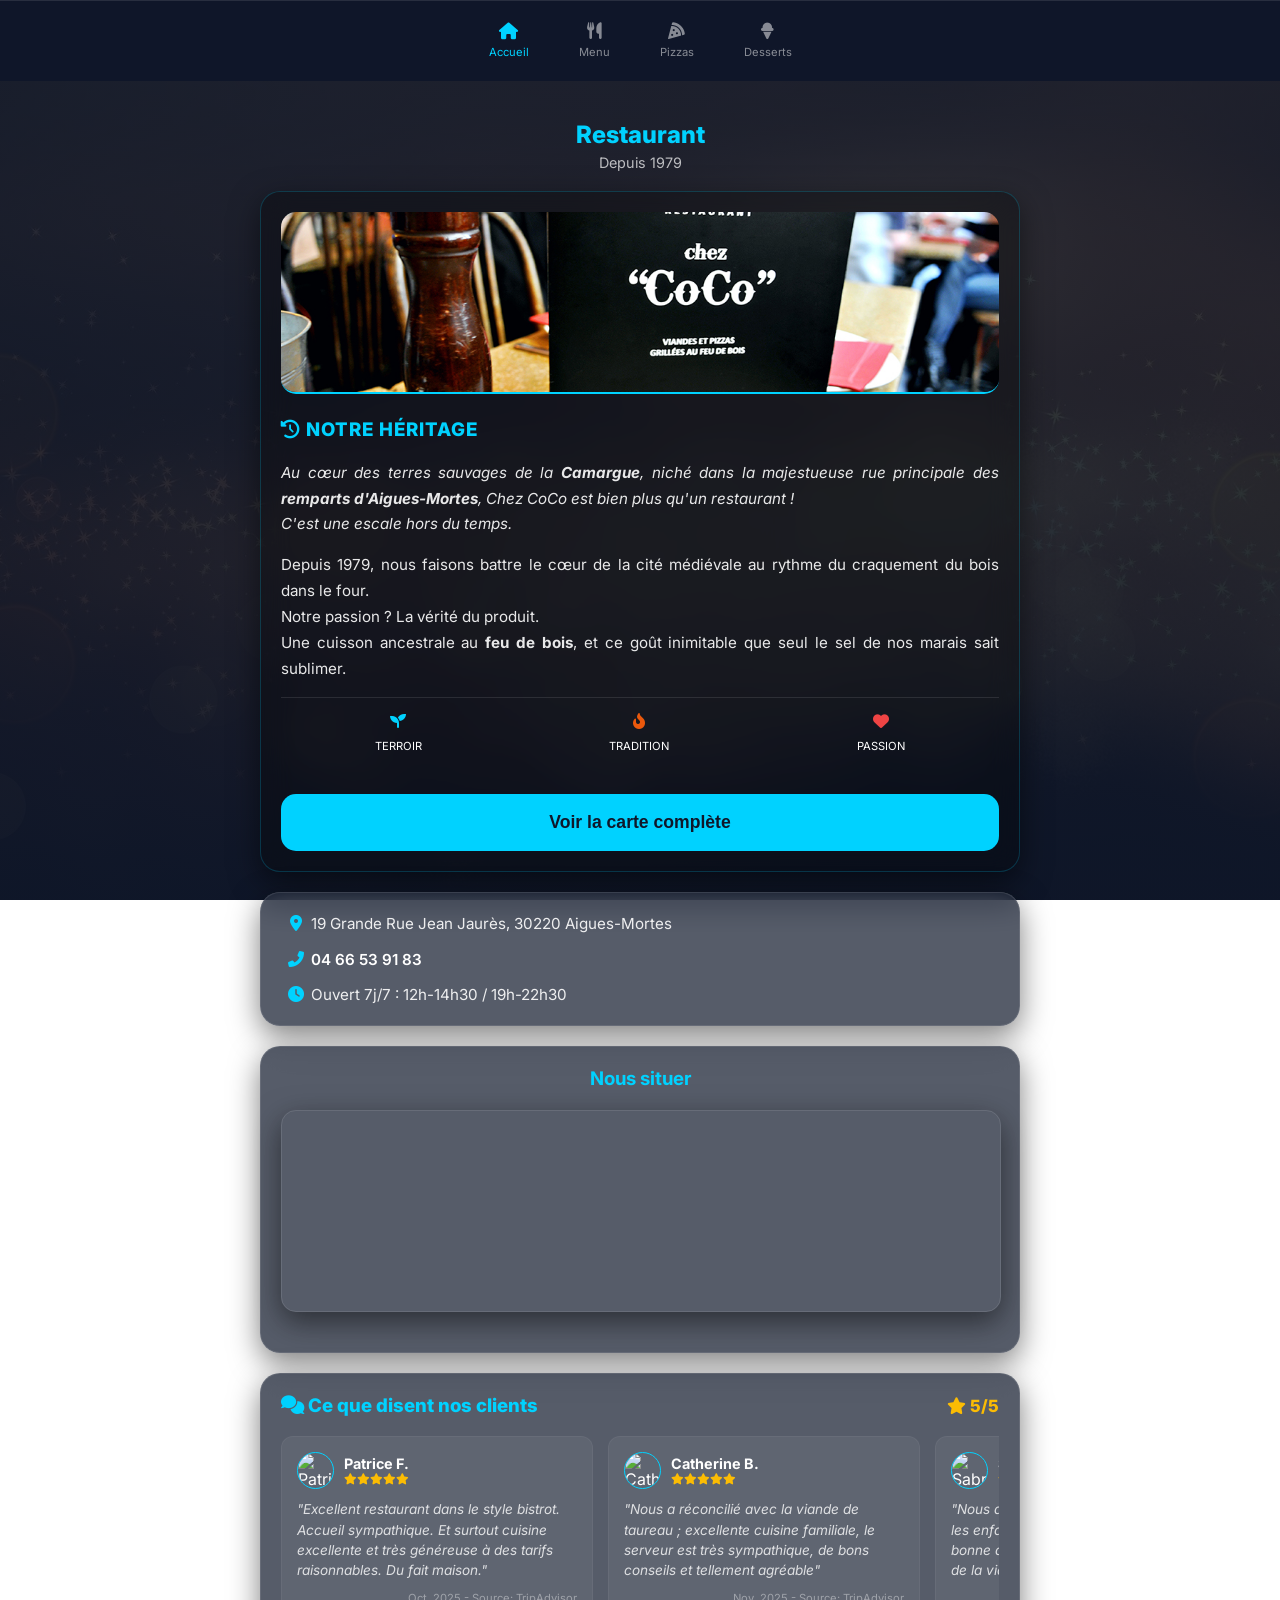
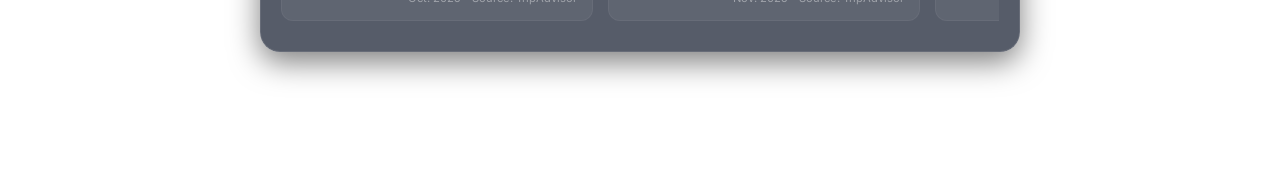
==== commit 53a986d1: "Update index.html" ====
--- a/index.html
+++ b/index.html
@@ -29,7 +29,7 @@
         </h3>
         
         <p style="font-size: 0.95em; line-height: 1.7; color: rgba(255,255,255,0.9); text-align: justify; font-style: italic;">
-            Au cœur des terres sauvages de la <strong>Camargue</strong>, niché dans la majestueuse rue principale des <strong>remparts d'Aigues-Mortes</strong>, L'Excellence est bien plus qu'un restaurant : c'est une escale hors du temps. 
+            Au cœur des terres sauvages de la <strong>Camargue</strong>, niché dans la majestueuse rue principale des <strong>remparts d'Aigues-Mortes</strong>, Chez CoCo est bien plus qu'un restaurant ! <br>C'est une escale hors du temps. 
         </p>
         
         <p style="font-size: 0.95em; line-height: 1.7; color: rgba(255,255,255,0.9); text-align: justify;">
@@ -57,20 +57,34 @@
         </button>
     </div>
 
-    <div class="info-card" style="text-align: left; display: flex; flex-direction: column; gap: 15px;">
-        <div style="display: flex; align-items: center; gap: 15px;">
-            <i class="fas fa-map-marker-alt" style="color: var(--primary); font-size: 1.2em; width: 20px;"></i>
-            <span>19 Grande Rue Jean Jaurès, 30220 Aigues-Mortes </span>
-        </div>
-        <div style="display: flex; align-items: center; gap: 15px;">
-            <i class="fas fa-phone-alt" style="color: var(--primary); font-size: 1.2em; width: 20px;"></i>
-            <span>04 66 53 91 83</span>
-        </div>
-        <div style="display: flex; align-items: center; gap: 15px;">
-            <i class="fas fa-clock" style="color: var(--primary); font-size: 1.2em; width: 20px;"></i>
-            <span>Ouvert 7j/7 : 12h-14h30 / 19h-22h30</span>
-        </div>
-    </div>
+   <div class="info-card" style="text-align: left; padding: 20px;">
+    <div style="display: flex; align-items: flex-start; margin-bottom: 15px;">
+        <div style="width: 30px; flex-shrink: 0; color: var(--primary); text-align: center;">
+            <i class="fas fa-map-marker-alt"></i>
+        </div>
+        <div style="font-size: 0.95em; line-height: 1.4; color: rgba(255,255,255,0.9);">
+            19 Grande Rue Jean Jaurès, 30220 Aigues-Mortes
+        </div>
+    </div>
+    
+    <div style="display: flex; align-items: center; margin-bottom: 15px;">
+        <div style="width: 30px; flex-shrink: 0; color: var(--primary); text-align: center;">
+            <i class="fas fa-phone-alt"></i>
+        </div>
+        <div style="font-size: 0.95em;">
+            <a href="tel:0466539183" style="color: white; text-decoration: none; font-weight: 600;">04 66 53 91 83</a>
+        </div>
+    </div>
+
+    <div style="display: flex; align-items: flex-start;">
+        <div style="width: 30px; flex-shrink: 0; color: var(--primary); text-align: center;">
+            <i class="fas fa-clock"></i>
+        </div>
+        <div style="font-size: 0.95em; line-height: 1.4; color: rgba(255,255,255,0.9);">
+            Ouvert 7j/7 : 12h-14h30 / 19h-22h30
+        </div>
+    </div>
+  </div>
     
     <div class="info-card" style="text-align: center;">
         <h3 style="color: var(--primary); margin-top: 0;">Nous situer</h3>
@@ -79,7 +93,7 @@
         </div>
     </div>
 
-<div class="info-card" style="text-align: left; margin-bottom: 20px;">
+   <div class="info-card" style="text-align: left; margin-bottom: 20px;">
         <h3 style="color: var(--primary); margin-top: 0; display: flex; align-items: center; justify-content: space-between; font-weight: 800;">
             <span><i class="fas fa-comments">
             </i> Ce que disent nos clients</span>
@@ -670,6 +684,8 @@
             </div>
         </div>
     </div>
+
+   
 </main>
 
 
